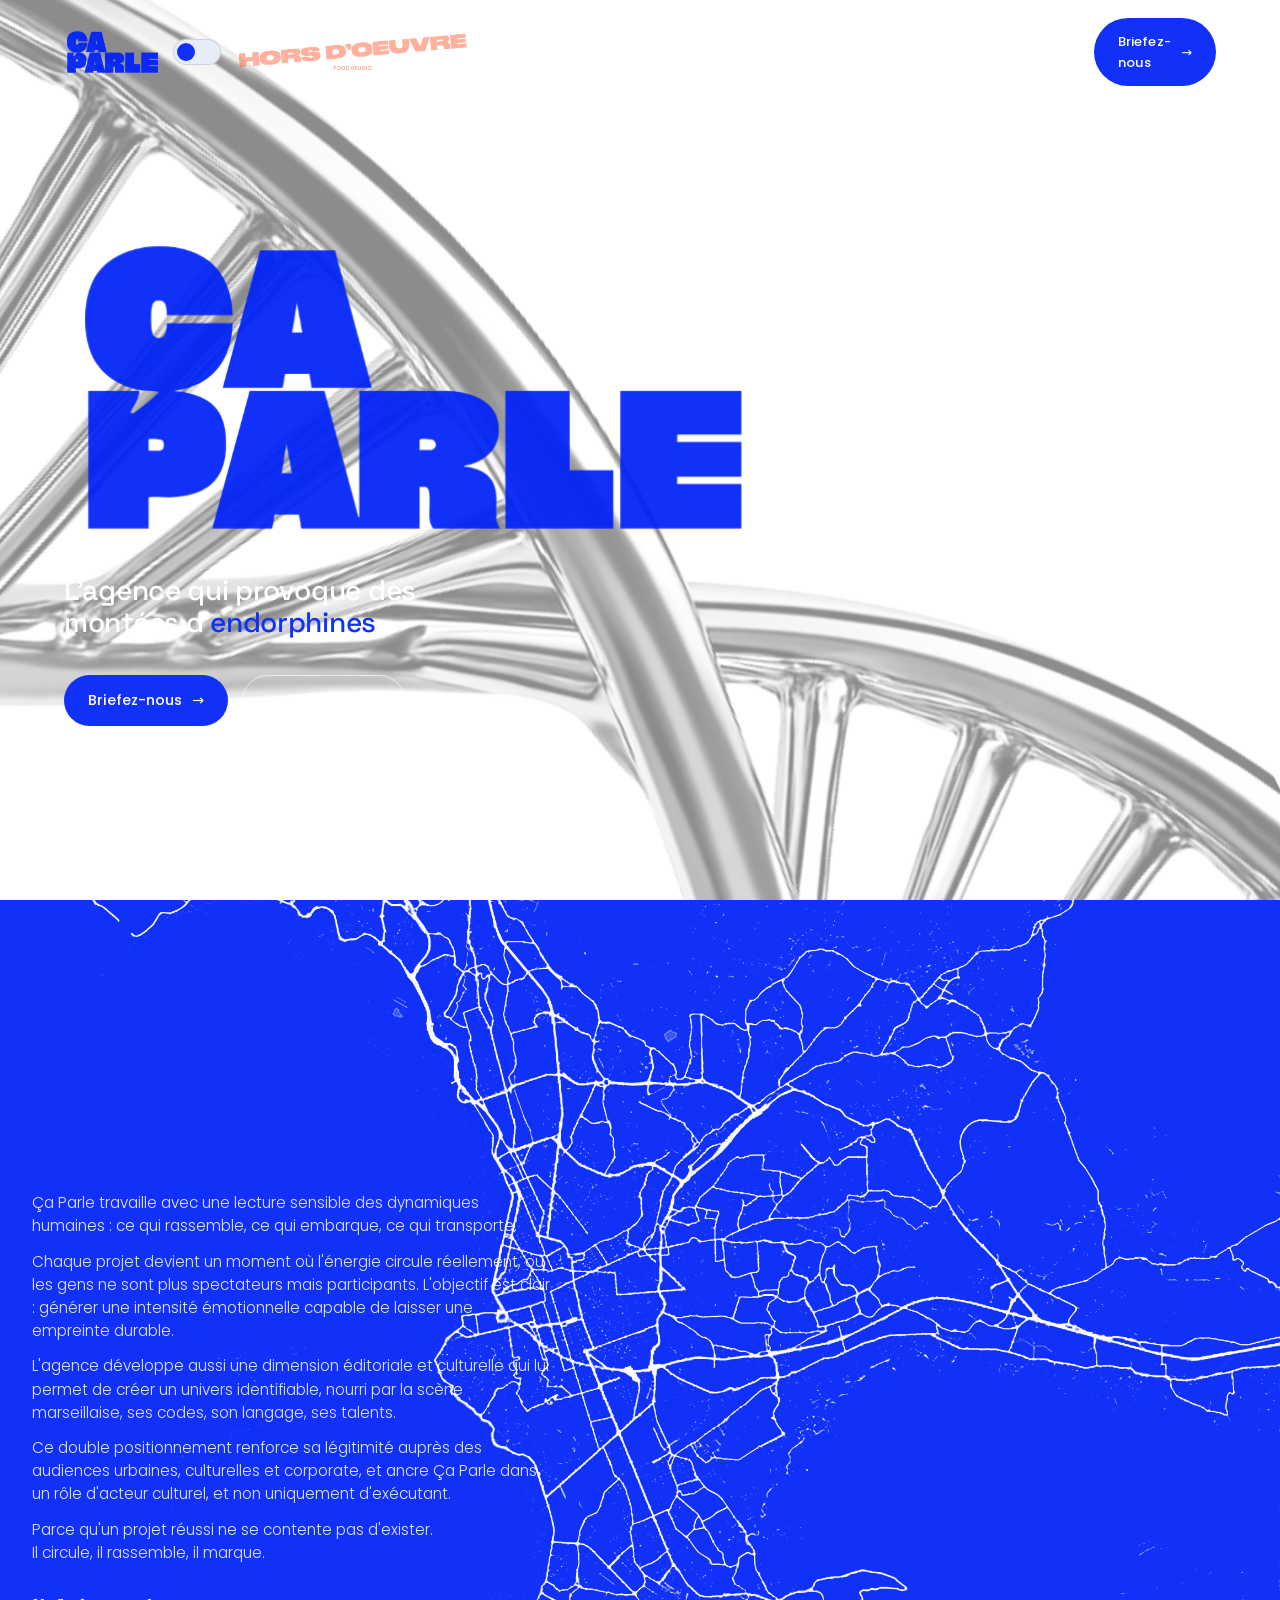
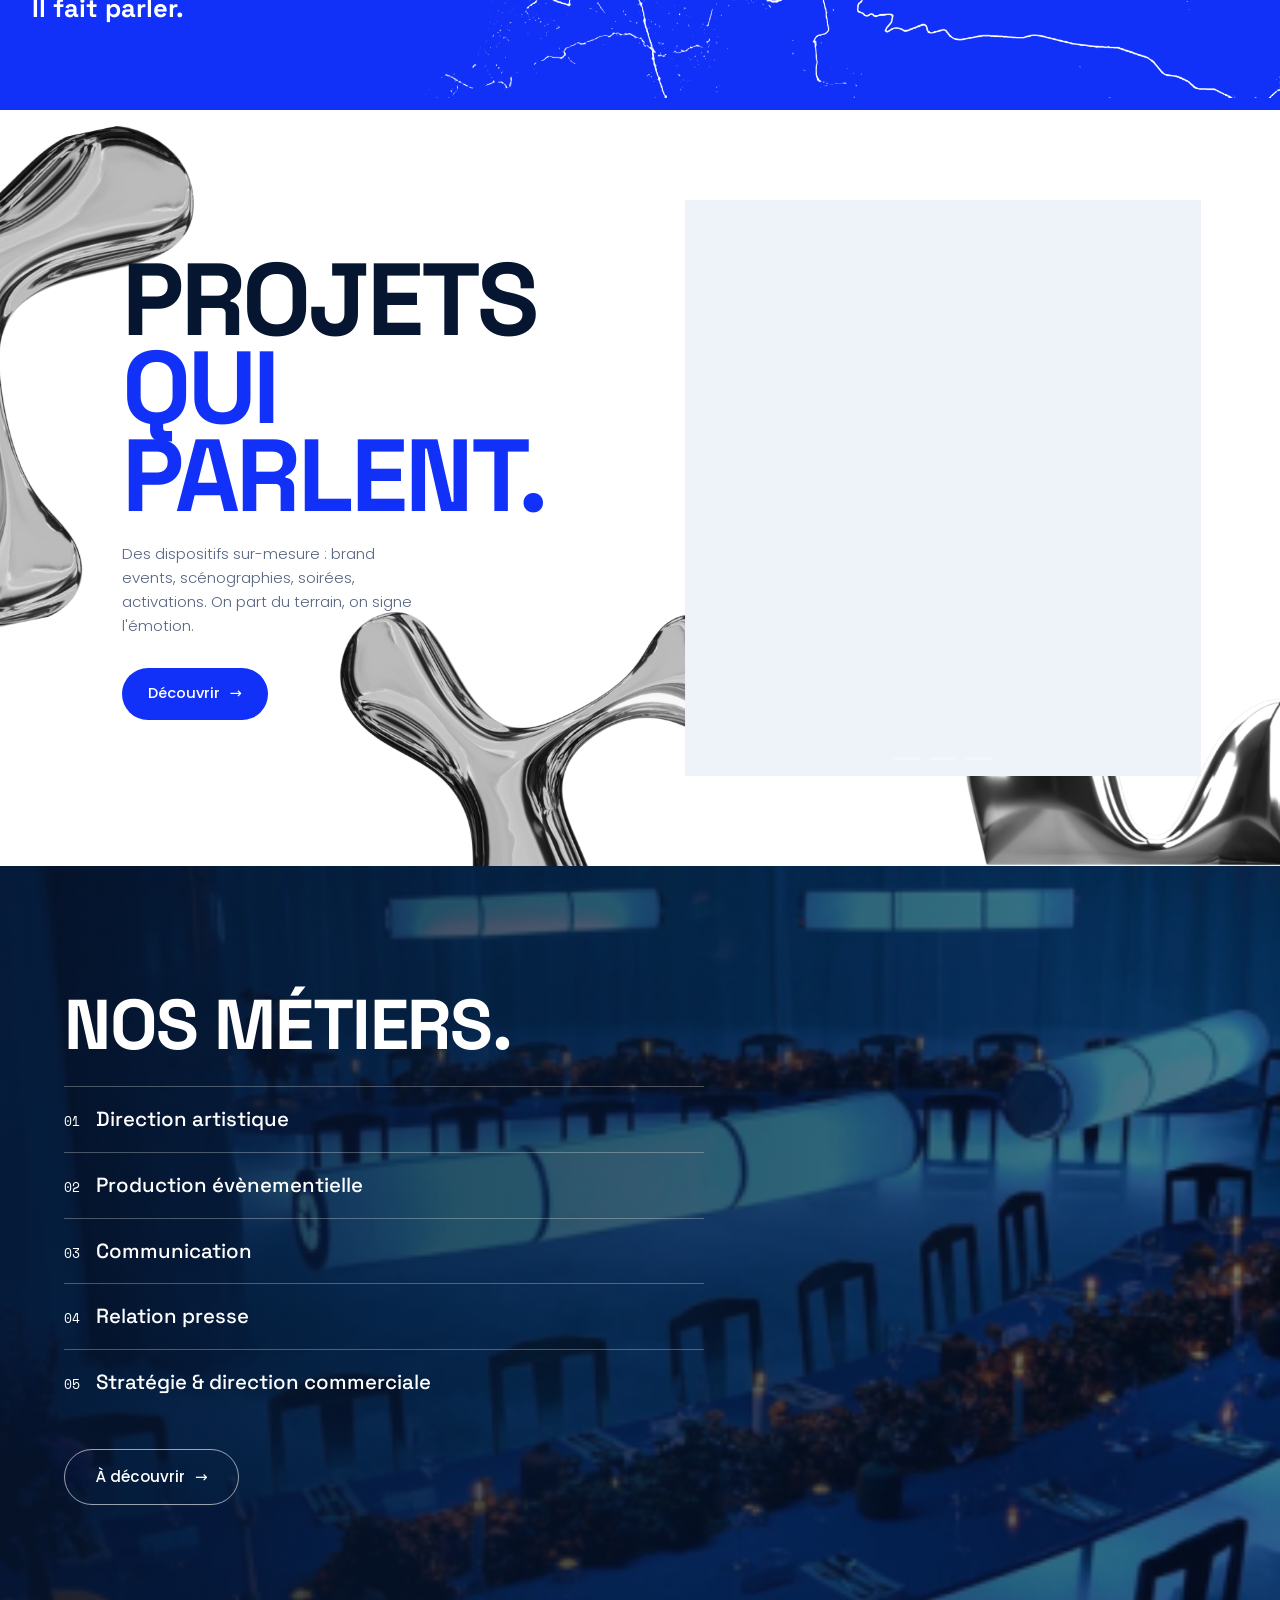
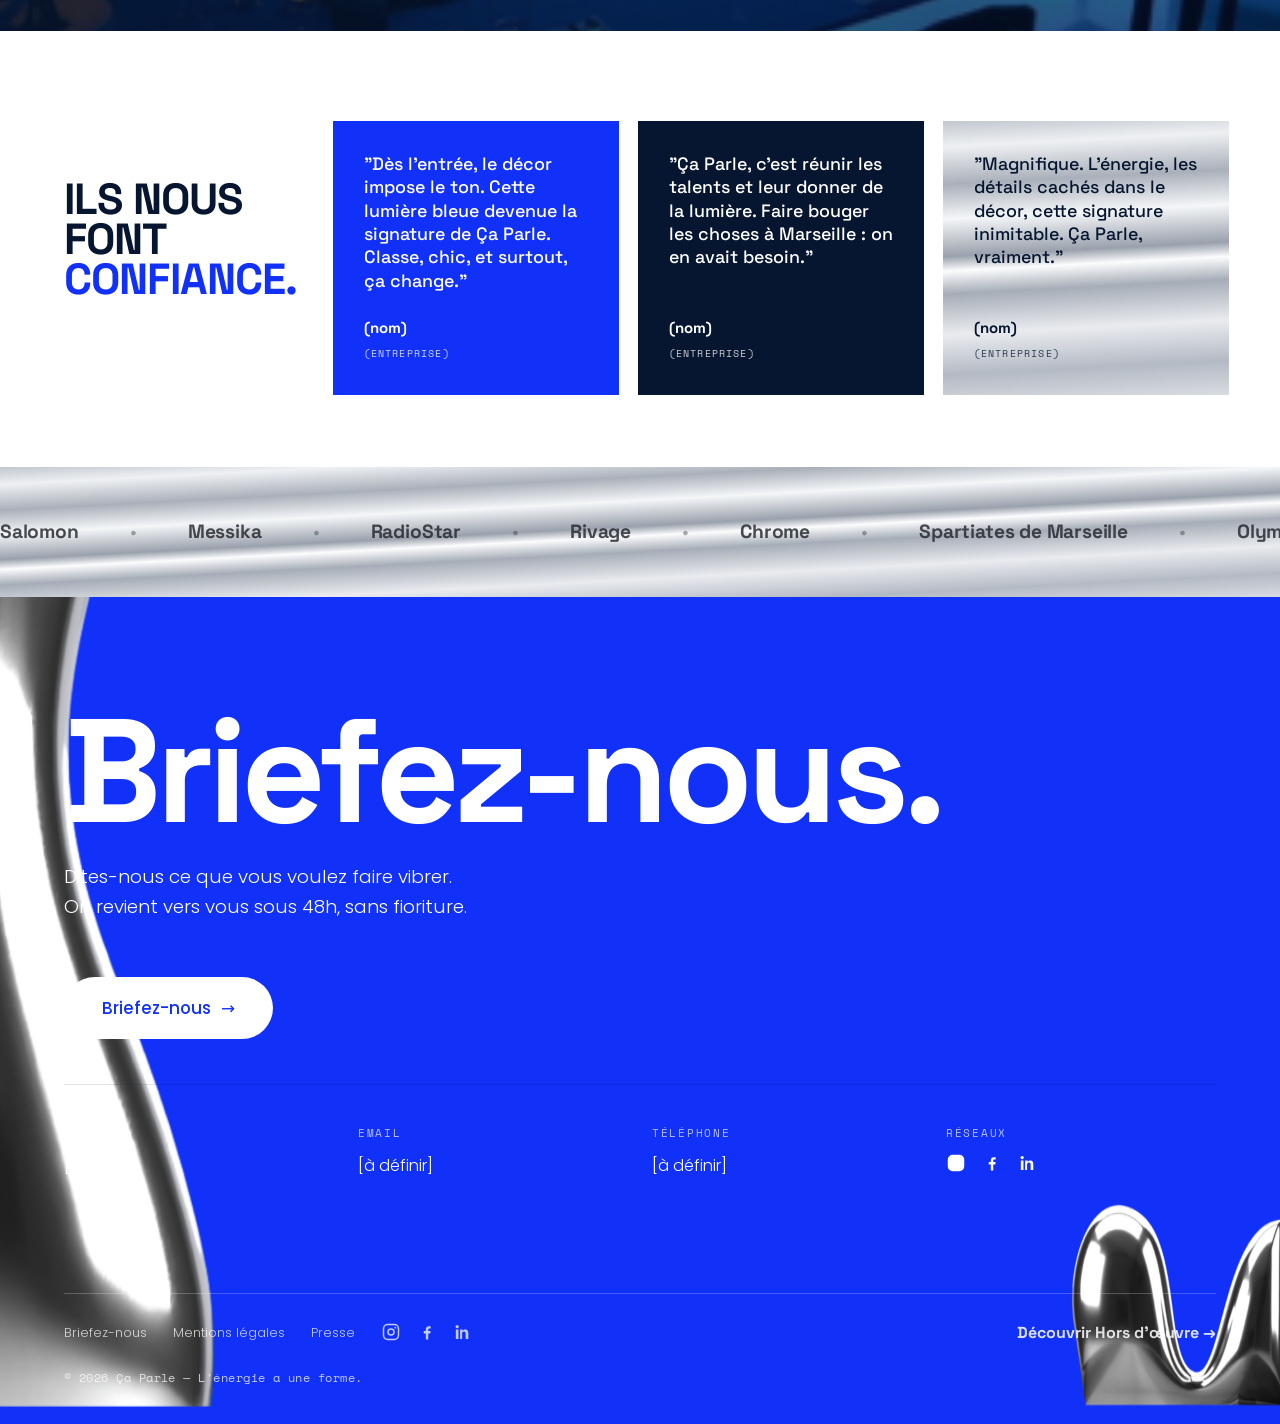
==== index.html @ 12954658 "HDO: chrome bas affiche, hero video sans voile + logo seul (phrase/boutons retires), CTA nav blanc a" ====
<!DOCTYPE html>
<html lang="fr">
<head>
<meta charset="UTF-8" />
<meta name="viewport" content="width=device-width, initial-scale=1" />
<title>Ça Parle — L'agence qui provoque des montées d'endorphines</title>
<meta name="description" content="Ça Parle — agence d'événementiel et de communication à Marseille. Créer de l'énergie collective pour les marques et les institutions." />
<meta property="og:title" content="Ça Parle" />
<meta property="og:description" content="L'agence qui provoque des montées d'endorphines. Marseille et partout ailleurs." />
<link rel="preconnect" href="https://fonts.googleapis.com" />
<link rel="preconnect" href="https://fonts.gstatic.com" crossorigin />
<link href="https://fonts.googleapis.com/css2?family=Space+Grotesk:wght@400;500;700&family=Poppins:wght@200;300;400;500;600&family=Space+Mono:wght@400;700&family=Inter:ital,wght@0,400;0,500;0,600;0,700;0,900;1,800;1,900&display=swap" rel="stylesheet" />
<link rel="stylesheet" href="assets/theme.css" />
<link rel="stylesheet" href="assets/styles.css" />
</head>
<body>

<!-- CURSEUR CHROMÉ -->
<div class="cursor"></div>
<div class="cursor-dot"></div>

<!-- LOADER : sphère chromée qui se forme -->
<div id="loader"><div class="orb"></div></div>

<!-- ============================ NAV ============================ -->
<nav class="nav">
  <div class="nav-brand">
    <div class="mini-switch" role="group" aria-label="Changer de site">
      <span class="ms-name on" data-set="ca-parle"><img class="ms-logo" src="assets/logo-caparle.png" alt="Ça Parle"></span>
      <button class="ms-track" type="button" data-mini aria-label="Basculer de site" aria-checked="false"><span class="ms-dot"></span></button>
      <span class="ms-name" data-set="hors-doeuvre"><img class="ms-logo" src="assets/logo-horsdoeuvre.png" alt="Hors d'Œuvre"></span>
    </div>
  </div>
  <div class="nav-links">
    <a href="#agence" data-k="navAgence">L'agence</a>
    <a href="#services" class="nav-services">Services</a>
    <a href="#projets">Projets</a>
    <a href="#equipe">Équipe</a>
    <a href="#contact">Contact</a>
    <a href="#galerie" data-gallery>Galerie</a>
    <a href="#contact" class="btn" data-brief data-k="ctaBrief">Briefez-nous <span class="arrow">→</span></a>
  </div>
  <a href="#contact" class="btn desktop" style="display:none">Briefez-nous</a>
  <button class="burger" aria-label="Menu"><span></span><span></span><span></span></button>
</nav>

<!-- ============================ HERO ============================ -->
<header class="hero" id="top">
  <div class="hero-bg" aria-hidden="true">
    <video class="hero-bg-video" autoplay muted loop playsinline preload="auto"><source src="assets/agence-video.mp4" type="video/mp4" /></video>
    <div class="hero-bg-veil"></div>
  </div>
  <div class="wrap hero-inner">
    <h1 class="hero-logo display">
      <div class="hero-logo-img" role="img" aria-label="Logo"></div>
    </h1>
    <p class="hero-tagline reveal" data-k="heroTitle">L'agence qui provoque des montées d'<em>endorphines</em>.</p>
    <div class="hero-cta reveal">
      <a href="#contact" class="btn" data-brief data-k="ctaBrief">Briefez-nous <span class="arrow">→</span></a>
      <a href="#projets" class="btn ghost">Voir les projets</a>
    </div>
  </div>
</header>

<!-- ============ ACCUEIL ÇA PARLE (style maquette, CP uniquement) ============ -->
<div class="cp-home">
<section class="dk-intro"><img class="dk-citymap" src="assets/plan-marseille.png" alt="" aria-hidden="true"><div class="wrap" data-k="dkIntro">
  <span class="dk-eyebrow">Marseille · Agence créative</span>
  <p>Ça Parle travaille avec une lecture sensible des dynamiques humaines : ce qui rassemble, ce qui embarque, ce qui transporte.</p>
  <p>Chaque projet devient un moment où l'énergie circule réellement, où les gens ne sont plus spectateurs mais participants. L'objectif est clair : générer une intensité émotionnelle capable de laisser une empreinte durable.</p>
  <p>L'agence développe aussi une dimension éditoriale et culturelle qui lui permet de créer un univers identifiable, nourri par la scène marseillaise, ses codes, son langage, ses talents.</p>
  <p>Ce double positionnement renforce sa légitimité auprès des audiences urbaines, culturelles et corporate, et ancre Ça Parle dans un rôle d'acteur culturel, et non uniquement d'exécutant.</p>
  <p>Parce qu'un projet réussi ne se contente pas d'exister.<br>Il circule, il rassemble, il marque.</p>
  <div class="dk-end">Il fait parler.</div>
</div></section>

<section class="dk-teaser nav-light">
  <img class="dk-chrome dk-chrome-l" src="assets/chrome-19.png" alt="" aria-hidden="true">
  <img class="dk-chrome dk-chrome-b" src="assets/chrome-21.png" alt="" aria-hidden="true">
  <img class="dk-chrome dk-chrome-r" src="assets/chrome-22.png" alt="" aria-hidden="true">
  <div class="wrap"><div class="dk-trow">
  <div class="dk-tleft">
    <span class="dk-eyebrow">01 — Réalisations</span>
    <h2 class="dk-huge" data-k="dkProjTitle">Projets<br><span class="dk-blue">qui parlent.</span></h2>
    <p class="dk-sub" data-k="dkProjSub">Des dispositifs sur-mesure : brand events, scénographies, soirées, activations. On part du terrain, on signe l'émotion.</p>
    <a href="#projets" class="dk-btn">Découvrir <span>&rarr;</span></a>
  </div>
  <div class="dk-slideshow" data-k="dkSlideshow">
    <img src="assets/projet-lancement.jpg" alt="">
    <img src="assets/projet-plage.jpg" alt="">
    <img src="assets/projet-laverie.jpg" alt="">
    <div class="dk-cap dk-cap-1"><span class="t">Soirée de lancement</span><h4>Lancement Ça Parle × Hors d'Œuvre</h4></div>
    <div class="dk-cap dk-cap-2"><span class="t">Scénographie</span><h4>Scénographie de plage</h4></div>
    <div class="dk-cap dk-cap-3"><span class="t">Éditorial</span><h4>Séance éditoriale</h4></div>
    <div class="dk-dots"><span></span><span></span><span></span></div>
  </div>
</div></div></section>

<section class="dk-metiers"><div class="wrap">
  <div class="dk-mcontent">
    <span class="dk-eyebrow">02 — Expertise</span>
    <h2 class="dk-lg" data-k="dkMetiersTitle">Nos métiers.</h2>
    <ul class="dk-mlist" data-k="dkMetiers">
      <li><span>01</span>Direction artistique<div class="dk-mbubble"><b>Direction artistique</b><span class="dk-mq">« On donne une âme à votre événement. »</span>On invente l'univers visuel et l'ambiance de votre projet : le décor, les couleurs, la lumière, la musique, l'identité globale. Tout ce qui fait qu'on reconnaît votre marque au premier coup d'œil.</div></li>
      <li><span>02</span>Production évènementielle<div class="dk-mbubble"><b>Production évènementielle</b><span class="dk-mq">« De l'idée à la réalité, on gère tout. »</span>On organise et coordonne votre événement de A à Z : logistique, prestataires, techniques, planning. Vous profitez, on s'occupe du reste.</div></li>
      <li><span>03</span>Communication<div class="dk-mbubble"><b>Communication</b><span class="dk-mq">« On fait rayonner votre message. »</span>On crée et diffuse les contenus qui parlent de vous : réseaux sociaux, visuels, vidéos, campagnes. Pour que votre événement (et votre marque) touche les bonnes personnes.</div></li>
      <li><span>04</span>Relation presse<div class="dk-mbubble"><b>Relations presse</b><span class="dk-mq">« On vous met en lumière dans les médias. »</span>On fait parler de vous auprès des journalistes, médias et influenceurs, pour donner de la visibilité et de la crédibilité à vos projets.</div></li>
      <li><span>05</span>Stratégie &amp; direction commerciale<div class="dk-mbubble"><b>Stratégie &amp; direction commerciale</b><span class="dk-mq">« On transforme vos objectifs en résultats. »</span>On vous conseille en amont sur la stratégie à adopter et on aligne chaque action sur vos vrais enjeux business.</div></li>
    </ul>
    <a href="#services" class="dk-btn-ghost">À découvrir <span>&rarr;</span></a>
  </div>
</div></section>

<section class="dk-refs nav-light">
  <div class="wrap">
  <span class="dk-eyebrow">03 — Preuves sociales</span>
  </div>
  <div class="dk-refs-row">
  <h2 class="dk-refs-title">Ils nous font <span class="dk-blue">confiance.</span></h2>
  <div class="dk-cards dk-cards-right" data-k="dkRefsCards">
    <div class="dk-card b1"><div class="q">"Dès l'entrée, le décor impose le ton. Cette lumière bleue devenue la signature de Ça Parle. Classe, chic, et surtout, ça change."</div><div class="who"><b>(nom)</b><small>(entreprise)</small></div></div>
    <div class="dk-card b2"><div class="q">"Ça Parle, c'est réunir les talents et leur donner de la lumière. Faire bouger les choses à Marseille : on en avait besoin."</div><div class="who"><b>(nom)</b><small>(entreprise)</small></div></div>
    <div class="dk-card b3"><div class="q">"Magnifique. L'énergie, les détails cachés dans le décor, cette signature inimitable. Ça Parle, vraiment."</div><div class="who"><b>(nom)</b><small>(entreprise)</small></div></div>
  </div>
  </div>
<div class="clients">
  <div class="logos"><div class="track" data-dup>
    <span class="logo">Salomon</span><span class="logo">Messika</span><span class="logo">RadioStar</span><span class="logo">Rivage</span><span class="logo">Chrome</span><span class="logo">Spartiates de Marseille</span><span class="logo">Olympique de Marseille</span><span class="logo"><img src="assets/client-zoetis.png" alt="Zoetis"></span><span class="logo"><img src="assets/client-amazon.png" alt="Amazon"></span><span class="logo"><img src="assets/client-alten.png" alt="Alten"></span><span class="logo"><img src="assets/client-hopscotch.png" alt="Hopscotch"></span><span class="logo"><img src="assets/client-hills.png" alt="Hill's"></span><span class="logo"><img src="assets/client-plusbellelavie.png" alt="Plus belle la vie"></span><span class="logo"><img src="assets/client-bouygues.png" alt="Bouygues Entreprises"></span><span class="logo"><img src="assets/client-paris2024.png" alt="Paris 2024"></span><span class="logo"><img src="assets/client-ohyes.png" alt="Oh Yes!"></span><span class="logo"><img src="assets/client-loreal.png" alt="L'Oréal Paris"></span><span class="logo"><img src="assets/client-ltk.png" alt="LTK"></span><span class="logo"><img src="assets/client-lavazza.png" alt="Lavazza"></span>
  </div></div>
</div>
</section>
</div>


<!-- ============================ MANIFESTE ============================ -->
<section class="section nav-light" id="agence">
  <!-- SWITCH de marque : Ça Parle ⇄ Hors d'œuvre, juste au-dessus du marquee -->
  <div class="brand-band">
    <p class="bt-hint" data-k="msHint">Passez à table avec notre studio food <span class="bt-arrow">→</span></p>
    <div class="brand-toggle" role="group" aria-label="Basculer entre Ça Parle et Hors d'œuvre">
      <span class="bt-side bt-left on" data-set="ca-parle">Ça Parle<span class="bt-dot"></span></span>
      <button class="bt-switch" type="button" role="switch" aria-checked="false" aria-label="Basculer de marque"><span class="knob"></span></button>
      <span class="bt-side bt-right" data-set="hors-doeuvre"><span class="bt-dot"></span>Hors d'œuvre</span>
    </div>
  </div>


  <div class="wrap">
    <div class="manifesto">
      <div class="manifesto-left">
        <div class="lead reveal" data-k="mLead">Ça Parle crée des <b>mouvements collectifs</b> et leur donne une forme visible.</div>
        <img class="manifesto-logo manifesto-logo-cp" src="assets/logo-caparle-mark.png" alt="Ça Parle" /><img class="manifesto-logo manifesto-logo-hdo" src="assets/logo-horsdoeuvre.png" alt="Hors d'Œuvre" />
      </div>
      <div class="body reveal" data-k="mBody">
        <p>Ça Parle travaille avec une lecture sensible des dynamiques humaines : ce qui rassemble, ce qui embarque, ce qui transporte.</p>
        <p>Chaque projet devient un moment où l'énergie circule réellement, où les gens ne sont plus spectateurs mais participants. L'objectif est clair : générer une intensité émotionnelle capable de laisser une empreinte durable.</p>
        <p>L'agence développe aussi une dimension éditoriale et culturelle qui lui permet de créer un univers identifiable, nourri par la scène marseillaise, ses codes, son langage, ses talents.</p>
        <p>Ce double positionnement renforce sa légitimité auprès des audiences urbaines, culturelles et corporate, et ancre Ça Parle dans un rôle d'acteur culturel, et non uniquement d'exécutant.</p>
        <p class="mbody-end">Parce qu'un projet réussi ne se contente pas d'exister.<br>Il circule, il rassemble, il marque.<br><b>Il fait parler.</b></p>
      </div>
    </div>
  </div>
</section>

<!-- ============================ SERVICES (Ça Parle) ============================ -->
<section class="section services-sec" id="services">
  <div class="wrap">
    <div class="sec-head reveal">
      <h2 class="blue">Nos métiers.</h2>
      <p>De l'intention au moment vécu : direction artistique et production événementielle, sur-mesure.</p>
    </div>

    <ol class="metiers reveal" data-stagger>
      <li><span class="mi-n">01</span><span class="mi-t">Direction artistique</span></li>
      <li><span class="mi-n">02</span><span class="mi-t">Production évènementielle</span></li>
      <li><span class="mi-n">03</span><span class="mi-t">Communication</span></li>
      <li><span class="mi-n">04</span><span class="mi-t">Relation presse</span></li>
      <li><span class="mi-n">05</span><span class="mi-t">Stratégie et direction commerciale</span></li>
    </ol>

    <div class="services-grid reveal">
      <div class="svc-cols">
        <div class="svc-col">
          <h3>Direction artistique</h3>
          <ul>
            <li>Scénographie</li>
            <li>Brand Design</li>
            <li>Set Design</li>
            <li>Sound Design</li>
            <li>Graphisme</li>
            <li>Motion Design</li>
          </ul>
        </div>
        <div class="svc-col">
          <h3>Production évènementielle</h3>
          <ul>
            <li>Soirées</li>
            <li>Brand Event</li>
            <li>Séminaires</li>
            <li>Teams Buildings</li>
            <li>Conventions</li>
            <li>Stands</li>
          </ul>
        </div>
      </div>
      <div class="svc-photos">
        <div class="svc-ph"><img src="assets/service-1.jpg" alt="Scénographie événementielle"></div>
        <div class="svc-ph"><img src="assets/service-2.jpg" alt="Set design"></div>
        <div class="svc-ph"><img src="assets/service-3.jpg" alt="Production événementielle"></div>
      </div>
    </div>
  </div>
</section>

<!-- ============================ PROJETS ============================ -->
<section class="section alt nav-light" id="projets">
  <div class="wrap">
    <div class="sec-head reveal">
      <h2 class="blue" data-k="projTitle">Projets<br>qui parlent.</h2>
      <p data-k="projIntro">Des dispositifs sur-mesure : brand events, scénographies, soirées, activations. On part du terrain, on signe l'émotion.</p>
    </div>

    <div class="proj-grid" data-k="projGrid">
      <!-- Rangée 1 : case vide | Lancement | case vide -->
      <article class="proj cside proj-empty" aria-hidden="true"><span class="pe-plus">+</span></article>
      <article class="proj cmid reveal" data-hover data-modal-gallery="assets/event-cp-1.jpg|assets/event-cp-2.jpg|assets/event-cp-3.jpg|assets/event-cp-4.jpg|assets/event-cp-5.jpg|assets/event-cp-6.jpg|assets/event-cp-7.jpg|assets/event-cp-8.jpg|assets/event-cp-9.jpg|assets/event-cp-10.jpg" data-modal-bg="assets/projet-lancement.jpg" data-modal-title="Le soir où ça a commencé à parler" data-modal-text="Il y a des lancements qu’on annonce. Et il y a ceux qu’on fait ressentir. Au Domaine de Canaille, à Cassis, face aux Calanques, sous le cap Canaille, le groupe Ça Parle a choisi la seconde option. || Ça Parle, c’est l’agence qui provoque des montées d’endorphines. Celle qui transforme une énergie réelle en moments collectifs, en images, en expériences qui laissent une trace. Une marque ancrée dans la scène marseillaise, sa culture, ses codes, ses talents, et décidée à faire bouger les lignes, sans bruit inutile. || Hors d’Œuvre, c’est son food studio. Pas un traiteur qui a du goût : un studio qui, par ailleurs, cuisine. Ici, la table devient un médium, au même titre que la lumière ou la scénographie. Chaque plat est une intention, chaque buffet une composition. Sous la direction du chef Adrien Bacqueville, une cuisine instinctive, précise, contemporaine, pensée pour le moment qu’elle accompagne. || Pour cette première, tout était réuni : un lieu d’exception, un banquet signature, la lumière qui fait notre empreinte, et surtout les talents qui font vibrer la région. Le temps d’une soirée, les invités n’étaient plus spectateurs. Ils étaient dedans. || Ça parle quand une énergie circule vraiment. Ce soir-là, à Cassis, elle a circulé. Et ce n’est que le début.">
        <div class="media"><div class="ph"><img src="assets/projet-lancement.jpg" alt="Soirée de lancement" style="object-position:center 42%"></div></div>
        <div class="scrim"></div>
        <div class="meta">
          <span class="tag">Soirée de lancement</span>
          <h3>Lancement<br>Ça Parle × Hors d'Œuvre</h3>
          <div class="loc">Cassis — soirée de lancement des deux marques.</div>
        </div>
      </article>
      <article class="proj cside proj-empty" aria-hidden="true"><span class="pe-plus">+</span></article>

      <!-- Rangée 2 : case vide | Plage | Séance éditoriale | case vide -->
      <article class="proj cside proj-empty" aria-hidden="true"><span class="pe-plus">+</span></article>
      <article class="proj chalf reveal" data-hover data-modal-gallery="assets/plage-cp-1.jpg|assets/plage-cp-2.jpg|assets/plage-cp-3.jpg|assets/plage-cp-4.jpg|assets/plage-cp-5.jpg|assets/plage-cp-6.jpg|assets/plage-cp-7.jpg|assets/plage-cp-8.jpg|assets/plage-cp-9.jpg|assets/plage-cp-10.jpg" data-modal-bg="assets/projet-plage.jpg" data-modal-title="Une table sur le sable. Et soudain, ça parle." data-modal-text="On aurait pu poser une table dans une salle. On l’a posée sur la plage du Prado, face à la mer, là où Marseille respire. || Parce qu’un événement ne se décore pas, il se ressent. Ici, le décor, c’était la ville : la lumière qui tombe sur l’eau, l’horizon, le bruit du large. Notre travail a été de composer avec, volumes, matières, reflets, temporalité, pour faire de cette table une scénographie qui dialogue avec le lieu plutôt que de lutter contre lui. || Le chrome qui capte le couchant, les courbes liquid-metal, cette tension entre le brut du sable et le soin du dressage : tout est pensé pour créer une image dont on se souvient. Pas un cadre figé. Un moment. || Et c’est là que ça opère. Les gens s’arrêtent, regardent, s’installent. Ils ne sont plus spectateurs d’un événement, ils en font partie. L’énergie circule, le collectif prend forme, et la trace reste bien après que la marée a tout effacé. || Ça parle quand une ville devient le décor. Le Prado, le temps d’une journée, nous a donné raison.">
        <div class="media"><div class="ph"><img src="assets/projet-plage.jpg" alt="Scénographie de plage" style="object-position:center 28%"></div></div>
        <div class="scrim"></div>
        <div class="meta">
          <span class="tag">Scénographie</span>
          <h3>Scénographie de plage</h3>
          <div class="loc">Marseille — sur la plage.</div>
        </div>
      </article>

      <article class="proj chalf reveal" data-hover data-modal-gallery="assets/laverie-cp-1.jpg|assets/laverie-cp-2.jpg|assets/laverie-cp-3.jpg|assets/laverie-cp-4.jpg|assets/laverie-cp-5.jpg|assets/laverie-cp-6.jpg|assets/laverie-cp-7.jpg|assets/laverie-cp-8.jpg|assets/laverie-cp-9.jpg|assets/laverie-cp-10.jpg" data-modal-bg="assets/projet-laverie.jpg" data-modal-bg-pos="center 28%" data-modal-title="Une laverie reste une laverie." data-modal-text="Une laverie. Le dernier endroit où on attend un shooting. C’est exactement pour ça. || Pas un studio, pas un décor léché. Une laverie. Néons, carrelage, machines qui tournent, le décor le plus banal du monde. Et c’est précisément là qu’on voulait être. || Parce que Ça Parle part toujours du réel. De la vie, des gens, des lieux qu’on traverse sans les regarder. Notre pari : prendre cet endroit que tout le monde connaît et le transformer en image dont personne ne détache les yeux. || Le chrome des machines qui renvoie la lumière, les reflets, le mouvement circulaire des hublots, tout résonne avec notre univers liquid-metal. On a joué le contraste : le brut du lieu contre le soin de la mise en scène, l’ordinaire contre le désirable. Cette tension, c’est notre signature. || Le résultat, c’est une série qui arrête le scroll. Des images qui donnent le FOMO, qui font se demander « c’est où, ça ? », qui se partagent par réflexe. Le genre de contenu qui installe un territoire avant même qu’on lise le nom. || Ça parle quand un lieu banal devient inoubliable. Une laverie, une lumière, un point de vue, il n’en fallait pas plus.">
        <div class="media"><div class="ph"><img src="assets/projet-laverie.jpg" alt="Séance éditoriale" style="object-position:center 30%"></div></div>
        <div class="scrim"></div>
        <div class="meta">
          <span class="tag">Éditorial</span>
          <h3>Séance éditoriale</h3>
          <div class="loc">Dans une laverie automatique.</div>
        </div>
      </article>

      <article class="proj cside proj-empty" aria-hidden="true"><span class="pe-plus">+</span></article>
    </div>

    <!-- CLIENTS -->
    <div class="clients reveal">
      <div class="logos">
        <div class="track" data-dup>
          <span class="logo">Salomon</span>
          <span class="logo">Messika</span>
          <span class="logo">RadioStar</span>
          <span class="logo">Rivage</span>
          <span class="logo">Chrome</span>
          <span class="logo">Spartiates de Marseille</span>
          <span class="logo">Olympique de Marseille</span>
          <span class="logo"><img src="assets/client-zoetis.png" alt="Zoetis"></span>
          <span class="logo"><img src="assets/client-amazon.png" alt="Amazon"></span>
          <span class="logo"><img src="assets/client-alten.png" alt="Alten"></span>
          <span class="logo"><img src="assets/client-hopscotch.png" alt="Hopscotch"></span>
          <span class="logo"><img src="assets/client-hills.png" alt="Hill's"></span>
          <span class="logo"><img src="assets/client-plusbellelavie.png" alt="Plus belle la vie"></span>
          <span class="logo"><img src="assets/client-bouygues.png" alt="Bouygues Entreprises"></span>
          <span class="logo"><img src="assets/client-paris2024.png" alt="Paris 2024"></span>
          <span class="logo"><img src="assets/client-ohyes.png" alt="Oh Yes!"></span>
          <span class="logo"><img src="assets/client-loreal.png" alt="L'Oréal Paris"></span>
          <span class="logo"><img src="assets/client-ltk.png" alt="LTK"></span>
          <span class="logo"><img src="assets/client-lavazza.png" alt="Lavazza"></span>
        </div>
      </div>
    </div>
  </div>
</section>

<!-- ============================ ÉQUIPE (modale, ouverte depuis la nav « Équipe ») ============================ -->
<div class="team-modal" id="team-modal" aria-hidden="true" role="dialog" aria-modal="true" aria-labelledby="team-modal-title">
  <button class="team-close" aria-label="Fermer l'équipe">&times;</button>
  <div class="team-modal-inner">
  <div class="wrap">
    <div class="sec-head reveal">
      <h2 id="team-modal-title">L'équipe.</h2>
      <p data-k="teamIntro">Ça Parle, on l’a retourné dans tous les sens. Et l’équipe, encore plus.<br>On n’a pas choisi des postes. On a choisi des gens capables de comprendre les personnes, et surtout de comprendre où on allait ensemble.<br>Des talents engagés, sensibles, précis. Des gens avec qui on peut aller loin.<br><br>Ça Parle, c’est une agence qui crée des moments qui ont quelque chose à dire. Pas des shows, des instants. Pas des vitrines, des rencontres.<br>Chaque projet est une conversation, une émotion qui prend corps. Quand ça se sent, quand ça résonne, quand ça laisse une trace.<br>Pas besoin d’en faire des tonnes.<br><b>Il suffit que ça parle.</b></p>
    </div>
  </div>
  <div class="team" data-stagger data-k="team">
    <article class="member" data-hover data-modal-bg="assets/team-jeanphilippe.jpg" data-modal-bg-pos="center 30%">
      <div class="avatar"><div class="ph"><img src="assets/team-jeanphilippe.jpg" alt="Jean-Philippe" style="object-position:center 70%"></div></div>
      <div>
        <div class="n">CRÉATION</div>
        <h4>Jean-Philippe</h4>
        <div class="role">Creative Director &amp; PR</div>
        <p class="xp">Impulse la vision créative et orchestre les relations presse. Le cap artistique de chaque projet.</p>
      </div>
    </article>
    <article class="member" data-hover data-modal-bg="assets/team-sophie.jpg">
      <div class="avatar"><div class="ph"><img src="assets/team-sophie.jpg" alt="Sophie" style="object-position:center 85%"></div></div>
      <div>
        <div class="n">PRODUCTION</div>
        <h4>Sophie</h4>
        <div class="role">Project Manager</div>
        <p class="xp">Pilote les projets et coordonne les équipes. Le point de contact entre les marques et le studio.</p>
      </div>
    </article>
    <article class="member" data-hover data-modal-bg="assets/team-arthur.jpg">
      <div class="avatar"><div class="ph"><img src="assets/team-arthur.jpg" alt="Arthur" style="object-position:center 100%"></div></div>
      <div>
        <div class="n">MARQUE</div>
        <h4>Arthur</h4>
        <div class="role">Brand Expert</div>
        <p class="xp">Accompagne Ça Parle sur tout le volet marque et communication : stratégie de marque, identité, direction artistique et déploiement.</p>
      </div>
    </article>
    <article class="member" data-hover data-modal-bg="assets/team-mickael.jpg">
      <div class="avatar"><div class="ph"><img src="assets/team-mickael.jpg" alt="Mickaël" style="object-position:center 45%"></div></div>
      <div>
        <div class="n">PRODUCTION</div>
        <h4>Mickaël</h4>
        <div class="role">Head of Production</div>
        <p class="xp">Garant de l'exécution sur le terrain. Logistique, timing, maîtrise du concret du premier au dernier moment.</p>
      </div>
    </article>
    <article class="member" data-hover data-modal-bg="assets/colombine-bg.jpg" data-bio="Colombine est la force motrice de Ça Parle et de son food studio Hors d’Œuvre. Entrepreneure issue du monde de l’événementiel, elle organise depuis plus de huit ans des brand events, des scénographies et des soirées d’entreprise pour des marques comme Lavazza, Alten, Kaporal ou Hopscotch. À la direction du groupe, elle porte la vision, impulse l’énergie collective qui fait l’ADN de la maison et incarne la marque au quotidien, celle qui transforme une intention en moment, et un moment en image dont on se souvient. C’est elle qui fait en sorte que, partout où la maison passe, ça parle.">
      <div class="avatar"><div class="ph"><img src="assets/team-colombine.jpg" alt="Colombine" style="object-position:center 56%"></div></div>
      <div>
        <div class="n">DIRECTION</div>
        <h4>Colombine</h4>
        <div class="role">Owner</div>
        <p class="xp">Porte la vision et incarne la marque au quotidien. Celle qui fait en sorte que, partout où la maison passe, ça parle.</p>
      </div>
    </article>
    <article class="member" data-hover data-modal-bg="assets/team-fouad.jpg">
      <div class="avatar"><div class="ph"><img src="assets/team-fouad.jpg" alt="Younes" style="object-position:center 84%"></div></div>
      <div>
        <div class="n">SON</div>
        <h4>Younes</h4>
        <div class="role">DJ / Sound Designer</div>
        <p class="xp">Signe l'identité sonore des événements. Le son comme énergie, comme montée, comme signature.</p>
      </div>
    </article>
    <article class="member" data-hover data-modal-bg="assets/team-melissa.jpg" data-modal-bg-pos="center 20%">
      <div class="avatar"><div class="ph"><img src="assets/team-melissa.jpg" alt="Mélissa" style="object-position:center 100%"></div></div>
      <div>
        <div class="n">SET DESIGN</div>
        <h4>Mélissa</h4>
        <div class="role">Creative Set Designer</div>
        <p class="xp">Imagine et construit les décors. Volumes, matières, mise en scène : elle donne corps au concept.</p>
      </div>
    </article>
    <article class="member" data-hover data-modal-bg="assets/team-younes.jpg">
      <div class="avatar"><div class="ph"><img src="assets/team-younes.jpg" alt="Fouad" style="object-position:center 84%"></div></div>
      <div>
        <div class="n">CONTENU</div>
        <h4>Fouad</h4>
        <div class="role">Content Expert</div>
        <p class="xp">Capte et raconte. Images, formats, récits : il transforme le moment en contenu qui circule.</p>
      </div>
    </article>
    <article class="member" data-hover data-modal-bg="assets/marion-bg.jpg">
      <div class="avatar"><div class="ph"><img src="assets/team-marion.jpg" alt="Marion" style="object-position:center 84%"></div></div>
      <div>
        <div class="n">GRAPHISME</div>
        <h4>Marion</h4>
        <div class="role">Graphic &amp; Sceno Designer</div>
        <p class="xp">Du graphisme à la scénographie. L'écriture visuelle qui relie l'identité et l'espace.</p>
      </div>
    </article>
  </div>
  </div>
</div>

<!-- ============================ SERVICES (modale, ouverte depuis la nav « Services ») ============================ -->
<div class="svc-modal" id="services-modal" aria-hidden="true" role="dialog" aria-modal="true" aria-labelledby="svc-modal-title">
  <button class="svc-close" aria-label="Fermer les services">&times;</button>
  <div class="svc-modal-inner">

    <!-- Ça Parle : Nos métiers + Notre promesse -->
    <div class="svc-cp">
      <div class="wrap">
        <div class="sec-head">
          <h2 class="blue" id="svc-modal-title">Nos métiers.</h2>
          <p>Chez Ça Parle, on imagine des événements qui marquent les esprits. De l'idée de départ jusqu'à la dernière lumière éteinte, on s'occupe de tout : la création, l'organisation, la communication. Si ça ne fait pas parler, on ne le fait pas.</p>
        </div>

        <div class="svc-imgs">
          <div class="svc-imgrow">
            <div class="svc-imgwrap"><img src="assets/svc-cp-1.png" alt="Direction artistique, scénographie en lumière bleue"></div>
            <div class="svc-imgtxt">
              <h3>Direction artistique</h3>
              <p class="svc-lead">On imagine l'univers complet de votre événement : ce qu'on voit, ce qu'on entend, ce qu'on ressent. Une ambiance cohérente du premier au dernier instant.</p>
              <ul><li>Scénographie<div class="svc-bub"><b>La mise en scène de votre espace</b>On pense l'aménagement et le parcours de votre événement comme un décor de spectacle : où placer les choses, comment circuler, où poser le regard. L'espace raconte une histoire.</div></li><li>Brand Design<div class="svc-bub"><b>Votre identité visuelle</b>On crée (ou on adapte) l'image de votre marque : logo, couleurs, typographies, style. Tous les éléments qui font qu'on vous reconnaît immédiatement.</div></li><li>Set Design<div class="svc-bub"><b>La conception des décors</b>On dessine et fabrique les décors et installations sur place : mobilier, structures, éléments scéniques. Du concept jusqu'à l'objet réel dans la salle.</div></li><li>Sound Design<div class="svc-bub"><b>L'ambiance sonore</b>On compose l'univers sonore de l'événement : musique, sons, transitions. Parce que ce qu'on entend compte autant que ce qu'on voit pour créer une émotion.</div></li><li>Graphisme<div class="svc-bub"><b>La création graphique</b>On conçoit tous les supports visuels : affiches, invitations, signalétique, écrans. Une ligne graphique soignée et cohérente sur chaque détail.</div></li><li>Motion Design<div class="svc-bub"><b>Les animations et vidéos</b>On donne vie à vos visuels en mouvement : vidéos animées, habillages d'écran, logos animés. Idéal pour capter l'attention et faire passer un message rapidement.</div></li></ul>
            </div>
          </div>
          <div class="svc-imgrow reverse">
            <div class="svc-imgwrap"><img src="assets/svc-cp-2.png" alt="Production évènementielle, décor de tentures bleues"></div>
            <div class="svc-imgtxt">
              <h3>Production évènementielle</h3>
              <p class="svc-lead">On organise votre événement de A à Z : conception, logistique, coordination, technique. Vous fixez l'objectif, on s'occupe de tout le reste pour que la journée (ou la soirée) soit réussie.</p>
              <ul><li>Soirées<div class="svc-bub"><b>Des moments qui marquent</b>Lancements, anniversaires de marque, fêtes d'entreprise… On crée des soirées mémorables, de l'ambiance jusqu'au moindre détail.</div></li><li>Brand Event<div class="svc-bub"><b>Les événements de marque</b>On met votre marque en scène lors d'un événement dédié : lancement de produit, inauguration, opération spéciale. Une expérience qui fait vivre vos valeurs au public.</div></li><li>Séminaires<div class="svc-bub"><b>Vos rendez-vous d'entreprise</b>On organise vos séminaires et journées de travail : lieu, programme, animations, logistique. Du cadre studieux au moment convivial, tout est pensé pour vos équipes.</div></li><li>Teams Buildings<div class="svc-bub"><b>La cohésion d'équipe</b>On imagine des activités qui rapprochent vos collaborateurs et renforcent l'esprit d'équipe, dans une ambiance qui sort du quotidien du bureau.</div></li><li>Conventions<div class="svc-bub"><b>Vos grands rassemblements</b>On gère vos événements à grande échelle réunissant beaucoup de participants : organisation, prise de parole, scénographie, coordination du jour J.</div></li><li>Stands<div class="svc-bub"><b>Votre présence sur les salons</b>On conçoit et réalise vos stands pour les salons professionnels : un espace à votre image qui attire le regard et donne envie de venir échanger.</div></li></ul>
            </div>
          </div>
        </div>

        <div class="svc-promesse">
          <div class="pillars">
            <div class="pillar pillar-head"><div class="n">NOTRE PROMESSE</div><h4>Créer des moments qui vous font vibrer.</h4></div>
            <div class="pillar"><div class="n">01 / LE MATCH</div><h4>Créer le match</h4><p>Ce ne sont pas nos idées qui nous différencient, mais le fait que vous ayez envie de travailler avec nous. Pour que ça parle, il faut d'abord que ça matche.</p></div>
            <div class="pillar"><div class="n">02 / LE LABORATOIRE</div><h4>On raconte votre histoire</h4><p>Chaque projet est une nouvelle recette à élaborer. On repart de zéro, en créant un concept sur-mesure à l'aide de nos talents, experts dans leurs domaines.</p></div>
            <div class="pillar"><div class="n">03 / TRANSPARENCE</div><h4>Des coûts transparents</h4><p>Pas de frais cachés. Une rémunération agence fixe et des coûts transparents sur l'ensemble du projet. On s'adapte à votre budget, en vous aiguillant au mieux.</p></div>
          </div>
        </div>
      </div>
    </div>

    <!-- Hors d'Œuvre : contenu à venir -->
    <div class="svc-hdo">
      <div class="wrap">
        <div class="sec-head">
          <h2 class="blue">Nos services.</h2>
          <p>Le détail de nos prestations food studio arrive très bientôt.</p>
        </div>
        <p class="svc-todo">Contenu à venir.</p>
      </div>
    </div>

  </div>
</div>

<!-- ============================ PROJETS (modale, ouverte depuis la nav « Projets ») ============================ -->
<div class="proj-modal" id="projets-modal" aria-hidden="true" role="dialog" aria-modal="true" aria-label="Projets">
  <button class="proj-close" aria-label="Fermer les projets">&times;</button>
  <div class="proj-modal-inner">
    <div class="proj-modal-body"></div>
  </div>
</div>

<!-- ============================ TÉMOIGNAGES ============================ -->
<section class="section testi ink">
  <div class="wrap">
    <div class="eyebrow reveal" style="margin-bottom:46px">Preuves sociales</div>
    <div class="quotes" data-stagger data-k="quotes">
      <figure class="quote"><div class="mark">“</div><p>Dès l'entrée, le décor impose le ton. Un lieu magnifique, une déco soignée jusque dans le moindre détail, et cette lumière bleue devenue la signature de Ça Parle. Hyper original, classe, chic, et surtout, ça change. On sent qu'on passe un cap.</p><figcaption class="who">(nom) · (entreprise)</figcaption></figure>
      <figure class="quote"><div class="mark">“</div><p>Ça Parle, c'est réunir les talents et leur donner de la lumière. Rien qu'à voir ceux présents ce soir, ça annonce du positif. Faire bouger les choses à Marseille, montrer qu'ici aussi on sait faire : on en avait besoin.</p><figcaption class="who">(nom) · (entreprise)</figcaption></figure>
      <figure class="quote"><div class="mark">“</div><p>Que dire ? Magnifique. Habitués aux soirées marseillaises, on a été soufflés. L'énergie, les détails cachés dans le décor, cette signature qu'on ne retrouve nulle part ailleurs. Inimitable. Ça Parle, vraiment, et ça va continuer de faire parler.</p><figcaption class="who">(nom) · (entreprise)</figcaption></figure>
    </div>
  </div>
</section>

<!-- ============================ PILIERS (sous Preuves sociales) ============================ -->
<section class="section" id="piliers">
  <!-- Fond vidéo (Ça Parle uniquement) -->
  <video class="piliers-bg-video" autoplay muted loop playsinline preload="auto" aria-hidden="true">
    <source src="assets/pillars-video.mp4" type="video/mp4" />
  </video>
  <div class="piliers-bg-veil" aria-hidden="true"></div>
  <div class="wrap">
    <div class="pillars reveal" data-stagger data-k="pillars">
      <div class="pillar pillar-head"><div class="n">NOTRE PROMESSE</div><h4>Créer des moments qui vous font vibrer.</h4></div>
      <div class="pillar"><div class="n">01 / LE MATCH</div><h4>Créer le match</h4><p>Ce ne sont pas nos idées qui nous différencient, mais le fait que vous ayez envie de travailler avec nous. Pour que ça parle, il faut d'abord que ça matche.</p></div>
      <div class="pillar"><div class="n">02 / LE LABORATOIRE</div><h4>On raconte votre histoire</h4><p>Chaque projet est une nouvelle recette à élaborer. On repart de zéro, en créant un concept sur-mesure à l'aide de nos talents, experts dans leurs domaines.</p></div>
      <div class="pillar"><div class="n">03 / TRANSPARENCE</div><h4>Des coûts transparents</h4><p>Pas de frais cachés. Une rémunération agence fixe et des coûts transparents sur l'ensemble du projet. On s'adapte à votre budget, en vous aiguillant au mieux.</p></div>
    </div>
  </div>
</section>

<!-- ============================ BAS DE PAGE (contact + footer, bleu + forme chromée) ============================ -->
<div class="cp-bottom">
<img class="cp-chrome" src="assets/chrome-bottom.png" alt="" aria-hidden="true">
<section class="section contact" id="contact">
  <div class="wrap">
    <div class="eyebrow reveal" data-k="cEyebrow">On vous écoute</div>
    <h2 class="reveal" data-k="cTitle">Briefez-nous.</h2>
    <p class="intro reveal" data-k="cIntro">Dites-nous ce que vous voulez faire vibrer.<br>On revient vers vous sous 48h, sans fioriture.</p>

    <div class="contact-cta reveal">
      <button type="button" class="btn" data-brief data-k="ctaBrief">Briefez-nous <span class="arrow">→</span></button>
    </div>

    <div class="coords reveal" data-k="coords">
      <div class="col"><div class="k">Adresse</div><p>[à définir]</p></div>
      <div class="col"><div class="k">Email</div><a href="#" data-hover>[à définir]</a></div>
      <div class="col"><div class="k">Téléphone</div><a href="#" data-hover>[à définir]</a></div>
      <div class="col col-reseaux"><div class="k">Réseaux</div><span class="social" data-social="cp"></span></div>
    </div>
  </div>
</section>

<!-- ============================ FOOTER ============================ -->
<footer class="footer ink">
  <div class="wrap">
    <div class="footer-mark display"><img class="footer-logo footer-logo-cp" src="assets/logo-caparle-mark.png" alt="Ça Parle" /><img class="footer-logo footer-logo-hdo" src="assets/logo-horsdoeuvre-mark.png" alt="Hors d'Œuvre" /></div>

    <p class="footer-tag" data-k="footerTag">Quand l'énergie est juste, tout le monde se reconnaît.<br>Marseille et partout ailleurs.</p>

    <div class="footer-bottom">
      <div class="footer-links">
        <a href="#contact" data-brief class="f-brief">Briefez-nous</a>
        <a href="#" class="f-legal">Mentions légales</a>
        <a href="#" class="f-presse">Presse</a>
        <span class="social" data-k="footerSocial" data-social="cp"></span>
      </div>
      <a href="#top" class="footer-sister" data-hover data-k="footerSister">Découvrir Hors d'œuvre →</a>
    </div>
    <div class="credits">© 2026 Ça Parle — L'énergie a une forme.</div>
  </div>
</footer>
</div>

<!-- STICKY CTA mobile -->
<div class="sticky-cta"><a href="#contact" class="btn" data-brief data-k="ctaBrief">Briefez-nous <span class="arrow">→</span></a></div>

<!-- ============================ MODALE GALERIE ============================ -->
<div class="gallery-modal" id="gallery-modal" aria-hidden="true" role="dialog" aria-labelledby="gallery-title">
  <button class="gallery-close" type="button" aria-label="Fermer la galerie">×</button>
  <div class="gallery-content">
    <h2 class="gallery-title" id="gallery-title">Galerie</h2>
    <div class="gallery-grid">
      <div class="gallery-empty">Photos à venir prochainement…</div>
    </div>
  </div>
</div>

<!-- ===================== PROJET (modale, contenu à venir) ===================== -->
<div class="project-modal" id="project-modal" aria-hidden="true" role="dialog" aria-modal="true" aria-labelledby="pm-title">
  <button class="project-close" type="button" aria-label="Fermer">×</button>
  <div class="project-modal-inner">
    <div class="pm-tag" id="pm-tag"></div>
    <h2 class="pm-title" id="pm-title"></h2>
    <div class="pm-text" id="pm-text"></div>
    <p class="pm-placeholder" id="pm-placeholder">Contenu à venir.</p>
    <div class="pm-gallery">
      <div class="pm-cell"></div><div class="pm-cell"></div><div class="pm-cell"></div><div class="pm-cell"></div><div class="pm-cell"></div>
      <div class="pm-cell"></div><div class="pm-cell"></div><div class="pm-cell"></div><div class="pm-cell"></div><div class="pm-cell"></div>
    </div>
  </div>
</div>

<!-- ===================== LIGHTBOX (agrandissement photo) ===================== -->
<div class="lightbox" id="lightbox" aria-hidden="true" role="dialog" aria-modal="true">
  <button class="lightbox-close" type="button" aria-label="Fermer">×</button>
  <img class="lightbox-img" id="lightbox-img" src="" alt="" />
</div>

<!-- ===================== BRIEF (modale formulaire) ===================== -->
<div class="brief-modal" id="brief-modal" aria-hidden="true" role="dialog" aria-modal="true" aria-labelledby="brief-modal-title">
  <button class="brief-close" type="button" aria-label="Fermer le formulaire">×</button>
  <div class="brief-modal-inner">
    <div class="eyebrow" data-k="cEyebrow">On vous écoute</div>
    <h2 id="brief-modal-title" data-k="cTitle">Briefez-nous.</h2>
    <p class="intro" data-k="cIntro">Dites-nous ce que vous voulez faire vibrer.<br>On revient vers vous sous 48h, sans fioriture.</p>
    <form id="brief-form">
      <input type="text" name="_honey" tabindex="-1" autocomplete="off" aria-hidden="true" style="position:absolute;left:-9999px" />
      <div class="form-grid">
        <div class="field"><label>Nom</label><input type="text" name="nom" placeholder="Votre nom" required /></div>
        <div class="field"><label>Entreprise</label><input type="text" name="entreprise" placeholder="Votre structure" required /></div>
        <div class="field"><label>Email</label><input type="email" name="email" placeholder="vous@exemple.com" required /></div>
        <div class="field"><label>Téléphone</label><input type="tel" name="tel" placeholder="+33…" required /></div>
        <div class="field">
          <label>Type de projet</label>
          <select name="type" required data-k="cTypes">
            <option value="" disabled selected>Choisir…</option>
            <option>Brand event</option><option>Scénographie</option><option>Soirée d'entreprise</option><option>Activation produit</option><option>Autre</option>
          </select>
        </div>
        <div class="field">
          <label>Budget indicatif</label>
          <select name="budget" required>
            <option value="" disabled selected>Choisir…</option>
            <option>&lt; 20k €</option><option>20 – 50k €</option><option>50 – 100k €</option><option>100k € +</option><option>À discuter</option>
          </select>
        </div>
        <div class="field full"><label>Deadline / Date événement</label><input type="date" name="deadline" required /></div>
        <div class="field full"><label>Décrivez votre projet</label><textarea name="message" placeholder="Le contexte, l'ambiance recherchée, le public, vos contraintes…"></textarea></div>
        <div class="form-submit">
          <p class="note" data-k="formNote">En envoyant ce brief, vous acceptez d'être recontacté par l'équipe Ça Parle.</p>
          <button type="submit" class="btn">Envoyer le brief <span class="arrow">→</span></button>
        </div>
      </div>
      <div class="form-ok"><span>✦</span> Brief reçu. On vous rappelle très vite.</div>
    </form>
  </div>
</div>

<!-- ===================== FICHE MEMBRE (modale, sur le site) ===================== -->
<div class="member-modal" id="member-modal" aria-hidden="true" role="dialog" aria-modal="true" aria-labelledby="mm-name">
  <button class="member-close" type="button" aria-label="Fermer la fiche">×</button>
  <div class="member-modal-inner">
    <div class="mm-photo" id="mm-photo" aria-hidden="true"></div>
    <div class="mm-info">
      <div class="mm-cat" id="mm-cat"></div>
      <h2 class="mm-name" id="mm-name"></h2>
      <div class="mm-role" id="mm-role"></div>
      <div class="mm-text" id="mm-text"></div>
    </div>
  </div>
</div>

<script src="assets/app.js"></script>
</body>
</html>
---- assets/theme.css ----
/* ============================================================
   THEME TOKENS — Design system modulaire
   Tout le branding passe par ici. Swap Ça Parle ↔ Hors d'œuvre
   via l'attribut [data-brand] sur <html>.
   À porter tel quel vers /themes/ca-parle.ts en prod.
   ============================================================ */

:root {
  /* ---- COULEURS (Ça Parle par défaut) ---- */
  --c-primary:    #1131f8; /* Bright Indigo  — CTA, accents, fonds bloc */
  --c-secondary:  #6e8dff; /* Cornflower Blue — dégradés, hover, liquid */
  --c-tertiary:   #d6e0e8; /* Grey — fonds neutres, séparateurs */
  --c-ink:        #061630; /* Black — texte / fond sombre */
  --c-paper:      #ffffff; /* White */

  /* Surfaces dérivées — CLAIR dominant (blanc + indigo du logo) */
  --bg:           #ffffff;            /* blanc dominant */
  --bg-alt:       #eef2f9;            /* gris très clair, rythme */
  --bg-soft:      #ffffff;            /* cartes */
  --bg-light:     #ffffff;
  --bg-grey:      #e7edf6;
  --fg:           var(--c-ink);       /* texte encre */
  --fg-dim:       #56657f;            /* texte secondaire ardoise */
  --line:         rgba(6,22,48,0.12);

  /* Accent texte + placeholders média = bleu du logo */
  --accent:       var(--c-primary);
  --ph-base:      var(--c-primary);
  --ph-stripe:    color-mix(in srgb, var(--c-primary) 80%, #000);
  --ph-label:     rgba(255,255,255,0.72);

  /* ---- LIQUID METAL — rampe chromée signature ---- */
  --lm-0: #061630;
  --lm-1: #1131f8;
  --lm-2: #6e8dff;
  --lm-3: #ffffff;
  --lm-4: #d6e0e8;
  --lm-5: #1131f8;
  --lm-6: #061630;
  --lm-tint: #6e8dff;       /* teinte des reflets / specular */
  --lm-sat: 1;

  /* ---- TYPOGRAPHIE ---- */
  --font-display: "Space Grotesk", "Cy Grotesk", system-ui, sans-serif;
  --font-body:    "Poppins", system-ui, sans-serif;
  --display-weight: 700;
  --display-tracking: -0.03em;
  --display-case: none;

  /* ---- IDENTITÉ / CONTENU ---- */
  --brand-name: "ÇA PARLE";
  --brand-radius: 4px;

  /* ---- RYTHME ---- */
  --maxw: 1400px;
  --gutter: clamp(20px, 5vw, 96px);
  --section-y: clamp(80px, 12vh, 180px);
  --ease: cubic-bezier(0.16, 1, 0.3, 1);
}

/* ============================================================
   .ink — bande saturée (bleu du logo) qui remplace le bleu nuit.
   Générique : prend automatiquement la couleur primaire de la marque.
   Posée sur : témoignages, footer.
   ============================================================ */
.ink {
  background: var(--bg); color: var(--fg);
  --bg:       var(--c-primary);
  --bg-alt:   var(--c-primary);
  --bg-soft:  color-mix(in srgb, var(--c-primary) 82%, #ffffff);
  --bg-light: var(--c-primary);
  --fg:       #ffffff;
  --fg-dim:   rgba(255,255,255,0.74);
  --line:     rgba(255,255,255,0.22);
  --accent:   #ffffff;
}

/* ============================================================
   THEME ALTERNATIF — Hors d'Œuvre (food studio du groupe Ça Parle)
   Couleurs & typo d'après la charte de marque officielle.
   ============================================================ */
:root[data-brand="hors-doeuvre"] {
  --c-primary:    #ff4817; /* Orange incandescent */
  --c-secondary:  #2f2fff; /* Bleu électrique (rappel Ça Parle, parcimonie) */
  --c-tertiary:   #bcbcc6; /* Chrome clair */
  --c-ink:        #000000; /* Noir Studio */
  --c-paper:      #ffffff;

  --bg:           #ffffff;
  --bg-alt:       #f0f0f2;            /* gris chrome très clair */
  --bg-soft:      #ffffff;
  --bg-light:     #ffffff;
  --bg-grey:      #e6e6ea;
  --fg:           #000000;
  --fg-dim:       #6a6a72;
  --line:         rgba(0,0,0,0.13);

  --accent:       var(--c-primary);
  --ph-base:      var(--c-primary);
  --ph-stripe:    color-mix(in srgb, var(--c-primary) 78%, #000);

  /* liquid metal → chrome argent (Chrome Clair de la charte) */
  --lm-0: #000000;
  --lm-1: #5f5f6a;
  --lm-2: #bcbcc6;
  --lm-3: #ffffff;
  --lm-4: #bcbcc6;
  --lm-5: #8a8a94;
  --lm-6: #000000;
  --lm-tint: #bcbcc6;

  --font-display: "Inter", system-ui, sans-serif;
  --font-body:    "Inter", system-ui, sans-serif;
  --display-weight: 900;
  --display-tracking: -0.04em;

  --brand-name: "HORS D’ŒUVRE";
}

/* Charte : "blanc sur fond orange à proscrire" → bandes orange en NOIR */
:root[data-brand="hors-doeuvre"] .ink {
  --fg: #000000;
  --fg-dim: rgba(0,0,0,0.66);
  --line: rgba(0,0,0,0.20);
  --accent: #000000;
}
/* Logotype "en pente" : Inter Black incliné */
:root[data-brand="hors-doeuvre"] .nav-logo span,
:root[data-brand="hors-doeuvre"] .footer-mark,
:root[data-brand="hors-doeuvre"] .bt-side,
:root[data-brand="hors-doeuvre"] .hero h1,
:root[data-brand="hors-doeuvre"] .hero h1 em { font-style: italic; }
/* Pas de chrome sur Hors d'Œuvre */
:root[data-brand="hors-doeuvre"] .hero-sphere.main { display: none; }
---- assets/styles.css ----
/* ============================================================
   ÇA PARLE — Styles
   ============================================================ */

* { margin: 0; padding: 0; box-sizing: border-box; }

html { scroll-behavior: smooth; -webkit-font-smoothing: antialiased; }

body {
  background: var(--bg);
  color: var(--fg);
  font-family: var(--font-body);
  font-weight: 300;
  font-size: clamp(15px, 1.05vw, 18px);
  line-height: 1.6;
  overflow-x: hidden;
  transition: background .6s var(--ease), color .6s var(--ease);
}

/* Curseur OS natif (custom cursor désactivé) */

::selection { background: var(--c-primary); color: #fff; }

a { color: inherit; text-decoration: none; }
img { display: block; max-width: 100%; }
button { font-family: inherit; cursor: pointer; border: none; background: none; color: inherit; }

.display {
  font-family: var(--font-display);
  font-weight: var(--display-weight);
  letter-spacing: var(--display-tracking);
  line-height: 0.92;
  text-wrap: balance;
}
.mono { font-family: "Space Mono", ui-monospace, monospace; }

.wrap { width: 100%; max-width: var(--maxw); margin: 0 auto; padding-inline: var(--gutter); }
.section { padding-block: var(--section-y); position: relative; }
.section.alt { background: var(--bg-alt); }
/* Les deux marques : fond chromé sur la section manifeste (#agence). */
#agence {
  background:
    linear-gradient(177deg,
      #c2c7cf 0%, #eef0f3 9%, #aab0ba 22%, #f4f6f8 34%,
      #9aa1ac 47%, #fbfcfd 52%, #a6adb7 60%, #e9ebef 74%,
      #b4bac4 88%, #d8dce1 100%);
}
/* Ça Parle : vidéo de fond à la place du chrome (HDO garde le chrome) */
.agence-bg-video, .agence-bg-veil { display: none; position: absolute; inset: 0; z-index: 0; }
.agence-bg-video, .agence-bg-veil { display: block; }
.agence-bg-video { width: 100%; height: 100%; object-fit: cover; pointer-events: none; }
.agence-bg-veil { background: rgba(255, 255, 255, 0.45); pointer-events: none; }
#agence > .brand-band, #agence > .marquee, #agence > .wrap { position: relative; z-index: 1; }
/* Les deux marques : le bandeau défilant garde un fond blanc (pas le chrome) */
#agence .marquee { background: #fff; }
/* Les deux marques : les paragraphes du manifeste en blanc gras (hors phrase .mbody-end, traitée juste après) */
#agence .manifesto .body p:not(.mbody-end) { color: #fff; font-weight: 700; }
/* Les deux marques : panneau « acier » sombre derrière la colonne de texte → le blanc ressort mieux */
#agence .manifesto .body {
  background:
    linear-gradient(168deg,
      #565b63 0%, #71767f 12%, #3e424a 28%, #5c616a 44%,
      #2e323a 58%, #565b64 74%, #3a3e46 90%, #4a4e57 100%);
  padding: clamp(22px, 2.6vw, 38px);
  border-radius: 8px;
}
/* la phrase finale reste lisible sur le panneau sombre */
#agence .manifesto .body .mbody-end { color: #fff; }
.section.flush { padding-top: 0; }

.eyebrow {
  font-family: "Space Mono", monospace;
  font-size: 0.72rem; letter-spacing: 0.32em; text-transform: uppercase;
  color: var(--accent); display: inline-flex; align-items: center; gap: 12px;
}
.eyebrow::before { content: ""; width: 28px; height: 1px; background: currentColor; opacity: .6; }

/* ============================================================
   CUSTOM CURSOR — désactivé (curseur OS natif partout)
   ============================================================ */
.cursor, .cursor-dot { display: none !important; }

/* ============================================================
   LOADER — sphère chromée qui se forme
   ============================================================ */
#loader {
  position: fixed; inset: 0; z-index: 10000; background: var(--bg);
  display: grid; place-items: center; transition: opacity .7s var(--ease), visibility .7s;
}
#loader.done { opacity: 0; visibility: hidden; }
#loader .orb {
  width: 90px; height: 90px; border-radius: 50%;
  background: conic-gradient(from 0deg, var(--lm-3), var(--lm-2), var(--lm-1), var(--lm-0), var(--lm-1), var(--lm-2), var(--lm-3));
  filter: blur(2px); animation: loadspin 1.1s var(--ease) infinite, loadpulse 1.5s ease-in-out infinite;
  box-shadow: 0 0 60px -10px var(--lm-tint);
}
@keyframes loadspin { to { transform: rotate(360deg); } }
@keyframes loadpulse { 0%,100% { transform: scale(.85); } 50% { transform: scale(1.05); } }

/* ============================================================
   NAV
   ============================================================ */
.nav {
  position: fixed; top: 0; left: 0; right: 0; z-index: 200;
  display: flex; align-items: center; justify-content: space-between;
  padding: 18px var(--gutter);
  transition: background .4s var(--ease), padding .4s var(--ease), backdrop-filter .4s;
}
.nav.scrolled { background: transparent; padding-block: 12px; }
.nav-logo { font-family: var(--font-display); font-weight: 700; font-size: 1.15rem; letter-spacing: -0.02em; display: flex; align-items: center; gap: 4px; }
.nav-brand { display: flex; flex-direction: column; gap: 5px; align-items: flex-start; }
.bt-hint { text-align: center; font-family: "Space Mono", monospace; font-size: .7rem; letter-spacing: .14em; text-transform: uppercase; color: var(--accent); margin-bottom: 18px; display: flex; align-items: center; justify-content: center; gap: 10px; }
.bt-arrow { font-size: 1.1em; }
.mini-switch { display: inline-flex; align-items: center; gap: 12px; font-family: "Space Mono", monospace; font-size: .54rem; letter-spacing: .05em; text-transform: uppercase; color: var(--fg-dim); user-select: none; }
.mini-switch .ms-name { cursor: pointer; transition: color .25s; white-space: nowrap; }
.mini-switch .ms-name.on { color: var(--fg); }
.ms-name .ms-logo { height: 48px; width: auto; display: block; opacity: .42; transition: opacity .25s; }
.ms-name.on .ms-logo { opacity: 1; }
.ms-track { position: relative; width: 48px; height: 26px; border-radius: 100px; background: var(--bg-grey); border: 1px solid var(--line); flex: none; cursor: pointer; padding: 0; }
.ms-dot { position: absolute; top: 3px; left: 3px; width: 18px; height: 18px; border-radius: 50%; background: var(--accent); transition: transform .35s var(--ease); }
:root[data-brand="hors-doeuvre"] .ms-dot { transform: translateX(22px); }
.nav-links { display: flex; align-items: center; gap: clamp(7px, 0.9vw, 15px); }
.nav-links a { font-size: .82rem; letter-spacing: .01em; color: var(--fg-dim); transition: color .25s; position: relative; }
/* Liens nav en pastilles : majuscules, blanc, contour blanc (comme le bouton « Voir les projets ») */
.nav-links a:not(.btn) { text-transform: uppercase; font-size: .7rem; font-weight: 600; letter-spacing: .09em; color: #fff; border: 1px solid rgba(255,255,255,.55); border-radius: 100px; padding: 8px 16px; transition: background .25s, color .25s, border-color .25s; }
.nav-links a:not(.btn):hover { background: rgba(255,255,255,.16); border-color: #fff; color: #fff; }
/* Nav transparente au scroll : liens blancs par défaut, foncés au-dessus d'une section claire */
.nav.on-light .nav-links a:not(.btn){color:var(--fg);border-color:rgba(6,22,48,.28)}
.nav.on-light .nav-links a:not(.btn):hover{background:var(--c-primary);border-color:var(--c-primary);color:#fff}
/* CTA de la nav : devient blanc (texte couleur marque) une fois scrollé, pour rester visible sur les fonds colorés (orange HDO / bleu CP) */
.nav.scrolled .nav-links .btn{ background:#fff; color:var(--c-primary); box-shadow:0 4px 18px -6px rgba(0,0,0,.25); }
.nav.scrolled .nav-links .btn .arrow{ color:var(--c-primary); }

.btn {
  --btn-bg: var(--c-primary); --btn-fg: #fff;
  position: relative; display: inline-flex; align-items: center; gap: 10px;
  background: var(--btn-bg); color: var(--btn-fg);
  font-family: var(--font-body); font-weight: 500; font-size: .9rem;
  padding: 13px 24px; border-radius: 100px; overflow: hidden; isolation: isolate;
  transition: transform .3s var(--ease), box-shadow .3s var(--ease);
}
.btn::before { content:""; position:absolute; inset:0; z-index:-1; background: linear-gradient(110deg, var(--lm-1), var(--lm-2), var(--lm-3), var(--lm-2)); background-size: 280% 100%; opacity:0; transition: opacity .35s; }
.btn:hover { transform: translateY(-2px); box-shadow: 0 14px 36px -12px var(--lm-tint); }
.btn:hover::before { opacity:1; animation: btnshine 2.4s linear infinite; }
@keyframes btnshine { to { background-position: 280% 0; } }
.btn.ghost { background: transparent; color: var(--fg); border: 1px solid var(--line); }
.btn.ghost:hover { border-color: var(--accent); }
.btn:not(.ghost) { color: #fff; }
.btn:not(.ghost) .arrow { color: #fff; }
.btn .arrow { transition: transform .3s var(--ease); }
.btn:hover .arrow { transform: translateX(4px); }

.burger { display: none; flex-direction: column; gap: 5px; width: 30px; padding: 6px 0; }
.burger span { height: 1.5px; background: var(--fg); transition: transform .3s, opacity .3s; }

/* ============================================================
   HERO
   ============================================================ */
.hero { min-height: 100svh; display: flex; flex-direction: column; justify-content: center; position: relative; padding-top: 110px; padding-bottom: 60px; overflow: hidden; }
.hero-bg { position: absolute; inset: 0; z-index: 0; overflow: hidden; background: linear-gradient(rgba(255,255,255,0.55), rgba(255,255,255,0.55)), url(hero-bg-dna.png) no-repeat right center / auto 130%; }
/* Vidéo de fond du hero (à la place de l'ADN chromé) */
.hero-bg-video { position: absolute; inset: 0; width: 100%; height: 100%; object-fit: cover; }
.hero-bg-veil { display: none; }
:root[data-brand="hors-doeuvre"] .hero-bg { background: linear-gradient(rgba(255,255,255,0.20), rgba(255,255,255,0.20)), url(hero-bg-hdo.jpg) no-repeat center center / cover; }
.hero-bg-label { display: none; }
:root[data-brand="hors-doeuvre"] .hero-bg-label { display: block; }
.hero-bg-label { position: absolute; right: clamp(20px,5vw,80px); bottom: clamp(20px,5vh,60px); font-size: .66rem; letter-spacing: .22em; text-transform: uppercase; color: color-mix(in srgb, var(--fg) 34%, transparent); }
.hero::after { content: ""; position: absolute; inset: 0; z-index: 1; pointer-events: none; background: linear-gradient(95deg, var(--bg) 0%, color-mix(in srgb, var(--bg) 78%, transparent) 42%, color-mix(in srgb, var(--bg) 30%, transparent) 72%, transparent 100%); }
.hero-inner { position: relative; z-index: 4; }
.hero::after { display: none; }
:root:not([data-brand]) .hero-tagline { color: #fff; }
/* HDO : vidéo nette (pas de voile) + logo seul (pas de phrase ni boutons) */
:root[data-brand="hors-doeuvre"] .hero-bg { background: none; }
:root[data-brand="hors-doeuvre"] .hero-tagline,
:root[data-brand="hors-doeuvre"] .hero-cta { display: none; }
:root:not([data-brand]) .hero .btn.ghost { color: #fff; border-color: rgba(255,255,255,0.6); }
:root:not([data-brand]) .hero .btn.ghost:hover { border-color: #fff; }
.hero-loc { font-family: "Space Mono", monospace; font-size: .78rem; letter-spacing: .2em; color: var(--fg-dim); margin-bottom: 22px; }
.hero-logo { font-size: clamp(3.2rem, 12vw, 11rem); line-height: .86; letter-spacing: -.035em; margin: 0; display: inline-flex; align-items: flex-start; }
.hero-logo-dot { font-size: .12em; color: var(--accent); margin-left: .08em; line-height: 1.2; }
.hero-tagline { font-family: var(--font-display); font-weight: 500; font-size: clamp(1.15rem, 2.2vw, 2rem); line-height: 1.12; letter-spacing: -.01em; max-width: 26ch; margin-top: 24px; color: var(--fg); }
.hero-tagline em { font-style: normal; color: var(--accent); }
.hero-cta { display: flex; flex-wrap: wrap; gap: 14px; margin-top: 36px; }
.scroll-hint { position: absolute; bottom: 26px; left: var(--gutter); z-index: 2; font-family: "Space Mono", monospace; font-size: .68rem; letter-spacing: .25em; color: var(--fg-dim); display: flex; align-items: center; gap: 12px; }
.scroll-hint .bar { width: 1px; height: 40px; background: linear-gradient(var(--accent), transparent); animation: scrolly 1.8s ease-in-out infinite; transform-origin: top; }
@keyframes scrolly { 0%,100% { transform: scaleY(.4); opacity:.5; } 50% { transform: scaleY(1); opacity:1; } }

/* ============================================================
   LIQUID METAL — l'élément SVG réutilisable est stylé via classe
   ============================================================ */
.lm { display: block; width: 100%; height: 100%; }
.lm-float { position: absolute; pointer-events: none; z-index: 0; opacity: .85; }

/* ============================================================
   MANIFESTE
   ============================================================ */
.marquee { overflow: hidden; white-space: nowrap; border-block: 1px solid var(--line); padding-block: 6px; display: flex; }
.marquee .track { display: inline-flex; gap: 0; flex: none; animation: marq 26s linear infinite; }
.marquee:hover .track { animation-play-state: paused; }
.marquee .item { font-family: var(--font-display); font-weight: 700; font-size: clamp(0.5rem, 1.5vw, 1.25rem); letter-spacing: -.02em; padding-inline: clamp(20px, 3vw, 60px); display: inline-flex; align-items: center; gap: clamp(20px,3vw,60px); }
.marquee .item::after { content: "✦"; font-size: .4em; color: var(--accent); }
.marquee.alt .track { animation-duration: 38s; animation-direction: reverse; }
.marquee.outline .item { color: transparent; -webkit-text-stroke: 1.2px var(--fg-dim); }
@keyframes marq { to { transform: translateX(-50%); } }

.manifesto { display: grid; grid-template-columns: 1fr 1fr; gap: clamp(30px, 6vw, 90px); align-items: start; }
.manifesto .lead { font-family: var(--font-display); font-weight: 500; font-size: clamp(1.6rem, 3.4vw, 3rem); line-height: 1.06; letter-spacing: -.02em; }
.manifesto .lead b { color: var(--accent); font-weight: 500; }
.manifesto .body p { color: var(--fg-dim); margin-bottom: 1.1em; max-width: 48ch; }
.manifesto .body .mbody-end { color: var(--fg); font-weight: 500; line-height: 1.5; }
.manifesto .body .mbody-end b { color: var(--accent); font-weight: 600; }
.pillars { display: grid; grid-template-columns: repeat(2,1fr); gap: 1px; margin-top: 70px; background: var(--line); border: 1px solid var(--line); }
.pillar { background: var(--bg-alt); padding: 30px clamp(20px,2.4vw,38px); transition: background .35s; }
.pillar:hover { background: var(--bg-grey); }
a.pillar { color: inherit; text-decoration: none; display: block; cursor: pointer; }
.pillar .n { font-family: "Space Mono", monospace; font-size: .72rem; color: var(--accent); }
.pillar h4 { font-family: var(--font-display); font-weight: 700; font-size: 1.45rem; margin: 14px 0 8px; }
.pillar p { font-size: .92rem; color: var(--fg-dim); }

/* ============================================================
   PROJETS
   ============================================================ */
.sec-head { display: flex; justify-content: space-between; align-items: flex-end; gap: 30px; margin-bottom: 56px; flex-wrap: wrap; }
.sec-head h2 { font-family: var(--font-display); font-weight: 700; font-size: clamp(2.4rem, 6.5vw, 6rem); letter-spacing: -.03em; line-height: .95; }
.sec-head h2.blue { color: var(--c-primary); }
.sec-head p { color: var(--fg-dim); max-width: 36ch; }
/* Fenetre Services : intro sous le titre, pleine largeur (pas une colonne etroite) */
.svc-cp .sec-head { flex-direction: column; align-items: flex-start; gap: 16px; }
.svc-cp .sec-head p { max-width: none; font-size: clamp(1rem, 1.35vw, 1.35rem); line-height: 1.55; }
/* Fenetre Services : deux images (gauche / droite) entre l'intro et la promesse */
.svc-imgs { display: flex; flex-direction: column; gap: clamp(30px,5vh,56px); margin: clamp(34px,5vh,60px) 0 clamp(40px,6vh,80px); }
.svc-imgrow { display: grid; grid-template-columns: minmax(0,340px) 1fr; gap: clamp(24px,4vw,64px); align-items: center; }
.svc-imgrow.reverse { grid-template-columns: 1fr minmax(0,340px); }
.svc-imgrow.reverse .svc-imgwrap { order: 2; }
.svc-imgrow.reverse .svc-imgtxt { order: 1; }
.svc-imgwrap { overflow: hidden; border-radius: 16px; }
.svc-imgwrap:hover img { transform: scale(1.06); }
.svc-imgrow img { width: 100%; height: auto; aspect-ratio: 3/4; object-fit: cover; display: block; transition: transform .55s var(--ease); }
.svc-imgtxt h3 { font-family: var(--font-display); font-weight: 700; font-size: clamp(1.4rem,2.2vw,2.2rem); margin-bottom: 12px; color: var(--fg); }
.svc-imgtxt .svc-lead { color: var(--fg-dim); font-size: clamp(.95rem,1.1vw,1.1rem); line-height: 1.55; margin: 0 0 22px; max-width: 54ch; }
.svc-imgtxt ul { list-style: none; display: grid; grid-template-columns: 1fr 1fr; column-gap: clamp(20px,3vw,48px); }
.svc-imgtxt li { position: relative; font-size: clamp(.95rem,1.15vw,1.15rem); color: var(--fg-dim); padding: 11px 0; border-bottom: 1px solid var(--line); cursor: default; transition: color .18s; }
.svc-imgtxt li:hover { color: var(--c-primary); }
.svc-bub { position: absolute; left: 50%; bottom: calc(100% + 12px); transform: translate(-50%, 6px); width: clamp(300px,28vw,420px); background: #fff; color: var(--c-ink); font-family: var(--font-body); font-weight: 400; font-size: .98rem; line-height: 1.5; padding: 20px 24px; border-radius: 15px; box-shadow: 0 20px 50px -16px rgba(0,0,0,.5); opacity: 0; visibility: hidden; pointer-events: none; transition: opacity .22s var(--ease), transform .22s var(--ease); z-index: 8; }
.svc-bub b { display: block; font-family: var(--font-display); font-weight: 700; font-size: 1.14rem; line-height: 1.25; color: var(--c-ink); margin-bottom: 9px; }
.svc-bub::after { content: ""; position: absolute; left: 50%; top: 100%; transform: translateX(-50%); border: 8px solid transparent; border-top-color: #fff; border-bottom: 0; }
.svc-imgtxt li:hover .svc-bub { opacity: 1; visibility: visible; transform: translate(-50%, 0); }
@media (max-width: 680px) { .svc-imgrow { grid-template-columns: 1fr; } .svc-imgtxt ul { grid-template-columns: 1fr; } .svc-bub { display: none; } }

.proj-grid { display: grid; grid-template-columns: repeat(12, 1fr); gap: clamp(14px, 1.6vw, 26px); }
.proj { position: relative; border-radius: var(--brand-radius); overflow: hidden; background: var(--bg-soft); }
.proj.c7 { aspect-ratio: 4/3; }
.proj.proj-empty { display: flex; align-items: center; justify-content: center; background: color-mix(in srgb, var(--c-ink) 4%, var(--bg)); border: 2px dashed color-mix(in srgb, var(--c-ink) 20%, transparent); box-shadow: none; }
.proj.proj-empty .pe-plus { font-family: var(--font-display); font-weight: 300; font-size: clamp(2.4rem, 5vw, 4rem); line-height: 1; color: color-mix(in srgb, var(--c-ink) 26%, transparent); }
.proj.proj-empty:hover { border-color: color-mix(in srgb, var(--c-ink) 34%, transparent); }
.proj .ph { width: 100%; height: 100%; }
.proj.feat { grid-column: span 12; }
.proj.feat { aspect-ratio: 21/9; }
.proj.c6 { grid-column: span 6; }
.proj.c5 { grid-column: span 5; }
.proj.c7 { grid-column: span 7; }
.proj.c4 { grid-column: span 4; }
.proj.cside { grid-column: span 2; }
.proj.cmid { grid-column: span 8; aspect-ratio: 21/9; }
.proj.chalf { grid-column: span 4; aspect-ratio: 4/3; }
.proj .media { position: absolute; inset: 0; overflow: hidden; }
.proj .media > * { width: 100%; display: block; transition: transform .9s var(--ease), filter .6s; }
.proj:hover .media > * { transform: scale(1.06); }
.proj .scrim { position: absolute; inset: 0; background: linear-gradient(to top, color-mix(in srgb, var(--c-ink) 92%, transparent) 0%, transparent 62%); z-index: 1; }
.proj .meta { position: absolute; left: 0; bottom: 0; z-index: 2; padding: clamp(20px, 2.4vw, 40px); width: 100%; color: #fff; }
.proj .tag { display: inline-block; font-family: "Space Mono", monospace; font-size: .66rem; letter-spacing: .18em; text-transform: uppercase; color: #fff; border: 1px solid rgba(255,255,255,.4); padding: 5px 11px; border-radius: 100px; margin-bottom: 14px; }
.proj h3 { font-family: var(--font-display); font-weight: 700; font-size: clamp(1.5rem, 3vw, 2.8rem); letter-spacing: -.02em; line-height: 1; }
.proj .loc { font-size: .85rem; color: #cdd8ef; margin-top: 8px; opacity: 0; transform: translateY(8px); transition: opacity .4s var(--ease) .05s, transform .4s var(--ease) .05s; }
.proj:hover .loc { opacity: 1; transform: translateY(0); }
.proj .play { position: absolute; top: clamp(18px,2vw,30px); right: clamp(18px,2vw,30px); z-index: 2; width: 54px; height: 54px; border-radius: 50%; border: 1px solid rgba(255,255,255,.5); display: grid; place-items: center; backdrop-filter: blur(6px); opacity: 0; transform: scale(.7); transition: opacity .4s var(--ease), transform .4s var(--ease); }
.proj:hover .play { opacity: 1; transform: scale(1); }
.feat .tag { border-color: #fff; }

/* clients */
.clients {
  margin-top: clamp(60px, 8vh, 110px);
  width: 100vw; margin-left: calc(50% - 50vw);
  padding: clamp(24px, 4vh, 50px) 0;
  background:
    linear-gradient(177deg,
      #c2c7cf 0%, #eef0f3 9%, #aab0ba 22%, #f4f6f8 34%,
      #9aa1ac 47%, #fbfcfd 52%, #a6adb7 60%, #e9ebef 74%,
      #b4bac4 88%, #d8dce1 100%);
}
.clients .lbl { font-family:"Space Mono",monospace; font-size:.7rem; letter-spacing:.24em; text-transform:uppercase; color:var(--fg-dim); text-align:center; margin-bottom: 30px; padding-inline: var(--gutter); }
.logos { display: flex; overflow: hidden; }
.logos .track { display: inline-flex; align-items: center; gap: 0; animation: marq 32s linear infinite; flex: none; }
.logos:hover .track { animation-play-state: paused; }
.logos .logo { font-family: var(--font-display); font-weight: 700; font-size: clamp(0.85rem,1.5vw,1.3rem); color: var(--fg-dim); opacity: .55; transition: opacity .3s, color .3s; white-space: nowrap; letter-spacing: -.01em; }
.logos .logo:hover { opacity: 1; color: var(--fg); }

/* ============================================================
   ÇA PARLE QUAND — feed instagram
   ============================================================ */
.feed-grid { display: grid; grid-template-columns: repeat(3, 1fr); gap: clamp(10px, 1.2vw, 18px); }
.post { position: relative; aspect-ratio: 1; border-radius: var(--brand-radius); overflow: hidden; background: var(--bg-soft); }
.post .ph { width: 100%; height: 100%; }
.post .cap { position: absolute; inset: 0; z-index: 2; display: flex; align-items: flex-end; padding: clamp(16px,1.8vw,28px); color: #fff; background: linear-gradient(to top, color-mix(in srgb, var(--c-ink) 88%, transparent), transparent 70%); }
.post .cap span { font-family: var(--font-display); font-weight: 500; font-size: clamp(1rem, 1.5vw, 1.35rem); line-height: 1.1; letter-spacing: -.01em; }
.post .cap span b { color: #fff; font-weight: 500; opacity: .82; }
.post .ig { position: absolute; top: 14px; right: 14px; z-index: 3; opacity: .8; }
.post::after { content:""; position:absolute; inset:0; z-index:1; background: var(--c-primary); mix-blend-mode: overlay; opacity:0; transition: opacity .4s; }
.post:hover::after { opacity: .25; }
.feed-cta { text-align: center; margin-top: 50px; }

/* ============================================================
   ÉQUIPE
   ============================================================ */
.team { display: grid; grid-template-columns: repeat(2, 1fr); gap: 1px; background: var(--line); border-block: 1px solid var(--line); }
.member { background: var(--bg-soft); padding: clamp(24px,3vw,46px); display: grid; grid-template-columns: 130px 1fr; gap: clamp(20px,2.5vw,38px); align-items: center; transition: background .4s var(--ease); position: relative; }
.member:hover { background: var(--bg-grey); }
.member .avatar { aspect-ratio: 1; border-radius: 50%; overflow: hidden; position: relative; }
.member .avatar .ph { position: absolute; inset: 0; width: 100%; height: 100%; transition: transform .6s var(--ease), filter .6s; filter: grayscale(1) contrast(1.05); }
.member .avatar .ph > img { position: absolute; inset: 0; }
.member:hover .avatar .ph { transform: scale(1.08); filter: grayscale(0); }
.member .n { font-family:"Space Mono",monospace; font-size:.7rem; color: var(--accent); letter-spacing:.12em; }
.member h4 { font-family: var(--font-display); font-weight: 700; font-size: clamp(1.3rem,2vw,1.9rem); letter-spacing: -.02em; margin: 8px 0 4px; }
.member .role { font-size: .92rem; color: var(--fg); font-weight: 500; margin-bottom: 10px; }
.member .xp { font-size: .82rem; color: var(--fg-dim); line-height: 1.5; }
.member.solo { grid-column: span 2; }

/* ============================================================
   TÉMOIGNAGES — fond chromé
   ============================================================ */
.testi { position: relative; overflow: hidden; }
.testi-bg { position: absolute; inset: 0; z-index: 0; }
.testi .wrap { position: relative; z-index: 2; }
.quotes { display: grid; grid-template-columns: repeat(3,1fr); gap: clamp(18px,2vw,34px); }
.quote { background: color-mix(in srgb, #fff 10%, transparent); border: 1px solid var(--line); backdrop-filter: blur(10px); border-radius: var(--brand-radius); padding: clamp(26px,2.6vw,40px); }
.quote .mark { font-family: var(--font-display); font-size: 3rem; line-height: .6; color: var(--accent); }
.quote p { font-size: 1.05rem; margin: 16px 0 22px; color: var(--fg); }
.quote .who { font-family:"Space Mono",monospace; font-size:.74rem; letter-spacing:.08em; color: var(--fg-dim); }

/* ============================================================
   CONTACT — Briefez-nous
   ============================================================ */
.contact { background: var(--bg-light); color: var(--c-ink); }
.contact .eyebrow { color: var(--c-primary); }
.contact h2 { font-family: var(--font-display); font-weight: 700; font-size: clamp(3rem, 11vw, 11rem); letter-spacing: -.04em; line-height: .9; color: var(--c-ink); }
.contact .intro { max-width: 44ch; color: #41506b; margin: 24px 0 56px; font-size: 1.1rem; }
.form-grid { display: grid; grid-template-columns: repeat(2,1fr); gap: 28px 34px; }
.field { display: flex; flex-direction: column; gap: 8px; }
.field.full { grid-column: span 2; }
.field label { font-family:"Space Mono",monospace; font-size:.7rem; letter-spacing:.14em; text-transform: uppercase; color: #5a6a85; }
.field input, .field select, .field textarea {
  font-family: var(--font-body); font-size: 1rem; color: var(--c-ink);
  background: transparent; border: none; border-bottom: 1.5px solid rgba(6,22,48,.18);
  padding: 12px 2px; transition: border-color .3s; width: 100%;
}
.field textarea { resize: vertical; min-height: 110px; }
.field input:focus, .field select:focus, .field textarea:focus { outline: none; border-color: var(--c-primary); }
.field input::placeholder, .field textarea::placeholder { color: #9aa6ba; }
.field select { appearance: none; background-image: url("data:image/svg+xml,%3Csvg xmlns='http://www.w3.org/2000/svg' width='12' height='8' viewBox='0 0 12 8'%3E%3Cpath d='M1 1l5 5 5-5' stroke='%231131f8' stroke-width='1.6' fill='none'/%3E%3C/svg%3E"); background-repeat: no-repeat; background-position: right 4px center; }
.form-submit { grid-column: span 2; display: flex; align-items: center; justify-content: space-between; gap: 20px; flex-wrap: wrap; margin-top: 10px; }
.form-submit .note { font-size: .85rem; color: #6a7892; max-width: 40ch; }
.contact .btn { --btn-bg: var(--c-ink); padding: 16px 32px; font-size: 1rem; }
.form-ok { display: none; align-items: center; gap: 14px; font-family: var(--font-display); font-weight: 700; font-size: 1.4rem; color: var(--c-primary); }
.form-ok.show { display: flex; }

/* coordonnées */
.coords { display: grid; grid-template-columns: repeat(4,1fr); gap: 24px; margin-top: clamp(60px,8vh,100px); padding-top: 40px; border-top: 1px solid rgba(6,22,48,.12); }
.coords .col .k { font-family:"Space Mono",monospace; font-size:.68rem; letter-spacing:.16em; text-transform:uppercase; color:#7a88a0; margin-bottom: 10px; }
.coords .col a, .coords .col p { color: var(--c-ink); font-size: 1rem; transition: color .25s; }
.coords .col a:hover { color: var(--c-primary); }

/* ============================================================
   FOOTER
   ============================================================ */
.footer { background: var(--bg); padding-block: clamp(50px,7vh,90px) 36px; position: relative; overflow: hidden; }
.footer-mark { font-family: var(--font-display); font-weight: 700; font-size: clamp(2.4rem, 11vw, 8.5rem); line-height: .9; letter-spacing: -.03em; display: flex; align-items: center; justify-content: center; text-align: center; color: var(--fg); margin: 0 0 clamp(22px, 3vh, 40px); white-space: nowrap; }
/* Hors d'Œuvre uniquement : masque le grand titre de marque en bas de page */
/* Footer logo : uniquement sur Hors d'Œuvre (orange), pas sur Ça Parle (bleu) */
:root .footer-mark { display: none; }
.footer-logo-hdo { display: none; }
:root[data-brand="hors-doeuvre"] .footer-logo-cp { display: none; }
:root[data-brand="hors-doeuvre"] .footer-logo-hdo { display: block; height: clamp(48px, 8vw, 110px); }
.footer-tag { max-width: 56ch; margin-inline: auto; text-align: center; color: var(--fg-dim); }
.footer-bottom { display: flex; justify-content: space-between; align-items: center; flex-wrap: wrap; gap: 20px; margin-top: 50px; padding-top: 26px; border-top: 1px solid var(--line); }
.footer-links { display: flex; gap: 26px; flex-wrap: wrap; }
.footer-links a { font-size: .82rem; color: var(--fg-dim); transition: color .25s; }
.footer-links a:hover { color: var(--fg); }
.footer-sister { font-family: var(--font-display); font-weight: 700; font-size: 1rem; color: var(--fg); opacity: .85; transition: opacity .25s; }
.footer-sister:hover { opacity: 1; }

/* réseaux sociaux en logos */
.social { display: inline-flex; align-items: center; gap: 16px; }
.social a { color: var(--fg-dim); display: inline-flex; transition: color .25s, transform .25s; }
.social a:hover { color: var(--accent); transform: translateY(-2px); }
.social svg { width: 20px; height: 20px; display: block; }
.coords .social a { color: var(--fg-dim); }
.footer .credits { font-family:"Space Mono",monospace; font-size:.72rem; color: var(--fg-dim); letter-spacing: .04em; margin-top: 24px; }

/* ============================================================
   BRAND TOGGLE — switch Ça Parle ⇄ Hors d'œuvre (au-dessus du marquee)
   ============================================================ */
.brand-toggle {
  display: flex; align-items: center; justify-content: center;
  gap: clamp(16px, 3vw, 40px);
  padding: 0 var(--gutter) clamp(40px, 6vh, 70px);
}
.bt-side {
  font-family: var(--font-display); font-weight: 700;
  font-size: clamp(1.1rem, 2.4vw, 2rem); letter-spacing: -.02em;
  color: var(--fg-dim); transition: color .4s var(--ease), opacity .4s; cursor: pointer;
  white-space: nowrap; display: inline-flex; align-items: center; gap: 8px;
}
.bt-side .bt-dot { width: 9px; height: 9px; border-radius: 50%; background: currentColor; opacity: .5; }
.bt-side.on { color: var(--fg); }
.bt-side.on .bt-dot { opacity: 1; background: var(--accent); }

/* le curseur / interrupteur */
.bt-switch {
  position: relative; width: 84px; height: 40px; flex: none;
  border-radius: 100px; background: var(--bg-grey);
  border: 1px solid var(--line); transition: background .4s var(--ease);
}
.bt-switch .knob {
  position: absolute; top: 3px; left: 3px; width: 32px; height: 32px; border-radius: 50%;
  background: linear-gradient(150deg, var(--lm-3), var(--lm-2) 45%, var(--lm-1));
  box-shadow: 0 4px 14px -2px color-mix(in srgb, var(--c-primary) 50%, transparent);
  transition: transform .42s var(--ease), background .4s;
}
:root[data-brand="hors-doeuvre"] .bt-switch .knob { transform: translateX(44px); }
.bt-switch:focus-visible { outline: 2px solid var(--accent); outline-offset: 3px; }
.brand-toggle .hint {
  position: absolute; margin-top: clamp(80px, 11vh, 130px); font-family:"Space Mono",monospace;
  font-size: .64rem; letter-spacing: .22em; text-transform: uppercase; color: var(--fg-dim); opacity: .7;
}

/* ============================================================
   STICKY CTA mobile
   ============================================================ */
.sticky-cta { position: fixed; left: 16px; right: 16px; bottom: 16px; z-index: 180; display: none; }
.sticky-cta .btn { width: 100%; justify-content: center; padding: 16px; box-shadow: 0 12px 40px -8px rgba(0,0,0,.6); }

/* ============================================================
   PLACEHOLDERS balisés (image/vidéo neutres)
   ============================================================ */
.ph {
  background:
    repeating-linear-gradient(135deg, var(--ph-stripe) 0 13px, var(--ph-base) 13px 28px);
  display: grid; place-items: center; position: relative;
}
.ph::after {
  content: attr(data-ph); font-family: "Space Mono", monospace; font-size: .7rem; letter-spacing: .12em;
  color: var(--ph-label); text-align: center; padding: 8px 12px; text-transform: uppercase;
}

/* ============================================================
   REVEAL
   ============================================================ */
.reveal { opacity: 0; transform: translateY(36px); transition: opacity 1s var(--ease), transform 1s var(--ease); }
.reveal.in { opacity: 1; transform: none; }
[data-stagger] > * { opacity: 0; transform: translateY(28px); transition: opacity .8s var(--ease), transform .8s var(--ease); }
[data-stagger].in > * { opacity: 1; transform: none; }

@media (prefers-reduced-motion: reduce) {
  * { animation-duration: .001ms !important; animation-iteration-count: 1 !important; }
  .reveal, [data-stagger] > * { opacity: 1; transform: none; }
  .hero h1 .ln > span { transform: none; }
  html { scroll-behavior: auto; }
}

/* ============================================================
   RESPONSIVE
   ============================================================ */
@media (max-width: 980px) {
  .nav-links { position: fixed; inset: 0; background: var(--bg); flex-direction: column; justify-content: center; gap: 24px; transform: translateX(100%); transition: transform .5s var(--ease); padding: 40px; }
  .nav-links.open { transform: none; }
  .nav-links a { font-size: 1.5rem; font-family: var(--font-display); color: var(--fg); }
  .nav-links a::after { display: none; }
  .nav-links .btn { font-size: 1.05rem; }
  .burger { display: flex; z-index: 210; }
  .nav .btn.desktop { display: none; }
  .manifesto { grid-template-columns: 1fr; gap: 30px; }
  .quotes { grid-template-columns: 1fr; }
  .team { grid-template-columns: 1fr; }
  .member.solo { grid-column: span 1; }
  .coords { grid-template-columns: repeat(2,1fr); }
  .sticky-cta { display: block; }
}
@media (max-width: 760px) {
  .proj.feat, .proj.c6, .proj.c5, .proj.c7, .proj.c4, .proj.cmid, .proj.chalf { grid-column: span 12; }
  .proj.cside { display: none; }
  .proj { aspect-ratio: 4/3; }
  .proj.feat { aspect-ratio: 16/10; }
  .pillars { grid-template-columns: 1fr; }
  .form-grid { grid-template-columns: 1fr; }
  .field.full, .form-submit { grid-column: span 1; }
  .form-submit { flex-direction: column; align-items: flex-start; }
  .coords { grid-template-columns: 1fr; }
  .footer-mark { white-space: normal; line-height: .82; }
  .footer-bottom { flex-direction: column; align-items: flex-start; gap: 16px; }
}
@media (max-width: 480px) {
  .member { grid-template-columns: 84px 1fr; gap: 18px; padding-inline: 22px; }
  .brand-toggle { gap: 12px; padding-bottom: clamp(30px,5vh,50px); }
  .bt-side { font-size: 1.05rem; }
  .bt-hint { font-size: .58rem; letter-spacing: .1em; gap: 7px; }
  .hero-cta { width: 100%; }
  .hero-cta .btn { flex: 1 1 auto; justify-content: center; }
  .marquee .item { font-size: 0.6rem; }
  .quote { padding: 24px; }
}

/* Nav logo : src swappé par JS selon la marque */
.nav-logo .nav-logo-img { display: block; height: 1em; width: auto; }

/* Hero logo : background-image, swap natif via [data-brand] */
.hero-logo {
  display: flex !important;
  align-items: center;
  justify-content: flex-start;
}
.hero-logo .hero-logo-img {
  display: block;
  width: 80vw;
  max-width: 700px;
  height: 37.4vw;
  max-height: 327px;
  background: url("logo-caparle.png") no-repeat left center / contain;
}
:root[data-brand="hors-doeuvre"] .hero-logo {
  justify-content: center;
}
:root[data-brand="hors-doeuvre"] .hero-logo .hero-logo-img {
  width: 95vw;
  max-width: 984px;
  height: 18vw;
  max-height: 187px;
  background: url("logo-horsdoeuvre.png") no-repeat center center / contain;
}
/* Hors d'Œuvre : logo centré dans la zone haute, tagline + CTA collés en bas (près de la bande orange) */
:root[data-brand="hors-doeuvre"] .hero { padding-bottom: clamp(24px, 5vh, 60px); }
:root[data-brand="hors-doeuvre"] .hero-inner { flex: 1; display: flex; flex-direction: column; }
:root[data-brand="hors-doeuvre"] .hero-logo { margin-top: auto; }
:root[data-brand="hors-doeuvre"] .hero-tagline { margin-top: auto; }

/* ============================================================
   GALERIE — modale plein écran
   ============================================================ */
.gallery-modal {
  position: fixed; inset: 0; z-index: 9999;
  background: rgba(255, 255, 255, 0.97);
  backdrop-filter: blur(24px) saturate(1.4);
  -webkit-backdrop-filter: blur(24px) saturate(1.4);
  display: none;
  overflow-y: auto; overscroll-behavior: contain;
}
.gallery-modal.open { display: block; }

.gallery-close {
  position: fixed; top: 24px; right: 24px; z-index: 10001;
  width: 48px; height: 48px; border-radius: 50%;
  background: var(--c-primary); color: #fff;
  font-size: 28px; line-height: 1; cursor: pointer;
  border: none; display: flex; align-items: center; justify-content: center;
  transition: transform .3s var(--ease);
}
.gallery-close:hover { transform: scale(1.1); }
.gallery-content {
  padding: clamp(60px, 10vh, 110px) clamp(20px, 5vw, 96px);
  max-width: 1400px; margin: 0 auto;
}
.gallery-title {
  font-family: var(--font-display); font-weight: 700;
  font-size: clamp(2rem, 6vw, 4.5rem); letter-spacing: -.03em; line-height: 1;
  color: var(--fg); margin-bottom: clamp(30px, 5vh, 60px);
}
.gallery-grid {
  display: grid;
  grid-template-columns: repeat(auto-fill, minmax(280px, 1fr));
  gap: 16px;
}
.gallery-grid img {
  width: 100%; height: 100%; object-fit: cover;
  aspect-ratio: 4 / 3; border-radius: 4px; display: block;
  transition: transform .3s var(--ease);
}
.gallery-grid img:hover { transform: scale(1.02); }
.gallery-empty {
  grid-column: 1 / -1;
  padding: 80px 20px; text-align: center;
  font-family: "Space Mono", monospace; font-size: .85rem;
  letter-spacing: .2em; text-transform: uppercase;
  color: var(--fg-dim);
}

/* ============================================================
   FICHE MEMBRE — modale ouverte au clic sur un membre de l'équipe
   ============================================================ */
.member { cursor: pointer; }
/* Images d'avatar (équipe + modale) : photo en cover, logo en contain sur fond blanc */
.ph > img { width: 100%; height: 100%; object-fit: cover; object-position: center 22%; display: block; }
.ph.logo-ph { background: #fff; }
.ph.logo-ph > img { object-fit: contain; object-position: center; padding: 16%; }
.member .avatar .ph.logo-ph { filter: none; }
/* Avatars avec une vraie image (photo/logo) : toujours en couleur, pas de N&B par défaut */
.member .avatar .ph:has(img) { filter: none; }
.member-modal {
  position: fixed; inset: 0; z-index: 9999;
  background: rgba(255, 255, 255, 0.97);
  backdrop-filter: blur(24px) saturate(1.4);
  -webkit-backdrop-filter: blur(24px) saturate(1.4);
  display: none; overflow-y: auto; overscroll-behavior: contain;
}
.member-modal.open { display: grid; place-items: center; }
.member-close {
  position: fixed; top: 24px; right: 24px; z-index: 10001;
  width: 48px; height: 48px; border-radius: 50%;
  background: var(--c-primary); color: #fff;
  font-size: 28px; line-height: 1; cursor: pointer;
  border: none; display: flex; align-items: center; justify-content: center;
  transition: transform .3s var(--ease);
}
.member-close:hover { transform: scale(1.1); }
.member-modal-inner {
  width: min(880px, 90vw);
  display: grid; grid-template-columns: 300px 1fr;
  gap: clamp(28px, 4vw, 60px); align-items: center;
  padding: clamp(40px, 7vw, 90px) clamp(20px, 4vw, 40px);
}
.mm-photo { aspect-ratio: 1; border-radius: 50%; overflow: hidden; position: relative; }
.mm-photo .ph { width: 100%; height: 100%; }
.mm-photo img { width: 100%; height: 100%; object-fit: cover; display: block; }
.mm-cat { font-family: "Space Mono", monospace; font-size: .72rem; color: var(--accent); letter-spacing: .14em; text-transform: uppercase; }
.mm-name { font-family: var(--font-display); font-weight: 700; font-size: clamp(2rem, 4vw, 3.2rem); letter-spacing: -.02em; margin: 10px 0 6px; }
.mm-role { font-size: 1.05rem; color: var(--accent); font-weight: 500; margin-bottom: 18px; }
.mm-text { font-size: .98rem; color: var(--fg); font-weight: 500; line-height: 1.6; white-space: pre-line; max-width: 52ch; }
@media (max-width: 760px) {
  .member-modal-inner { grid-template-columns: 1fr; }
  .mm-photo { width: 168px; }
}

/* ============================================================
   BRIEF — modale formulaire ouverte par les CTA (Briefez-nous / Passons à table)
   ============================================================ */
.brief-modal {
  position: fixed; inset: 0; z-index: 9999;
  background:
    linear-gradient(rgba(255, 255, 255, 0.88), rgba(255, 255, 255, 0.88)),
    url("form-bg.jpg") center center / cover no-repeat;
  display: none; overflow-y: auto; overscroll-behavior: contain;
}
.brief-modal.open { display: block; }
.brief-close {
  position: fixed; top: 24px; right: 24px; z-index: 10001;
  width: 48px; height: 48px; border-radius: 50%;
  background: var(--c-primary); color: #fff;
  font-size: 28px; line-height: 1; cursor: pointer;
  border: none; display: flex; align-items: center; justify-content: center;
  transition: transform .3s var(--ease);
}
.brief-close:hover { transform: scale(1.1); }
.brief-modal-inner {
  width: min(820px, 92vw); margin: 0 auto;
  padding: clamp(64px, 10vh, 120px) clamp(20px, 4vw, 40px) 80px;
}
.brief-modal-inner .intro { margin-bottom: clamp(28px, 4vh, 48px); }
.contact-cta { margin-top: clamp(20px, 3vh, 36px); }

/* ============================================================
   Titre « L'équipe. » : bleu (Ça Parle) / orange (Hors d'Œuvre)
   ============================================================ */
#equipe .sec-head h2 { color: var(--accent); }
/* Sous-titre Équipe placé sous le titre (et non à droite) */
#equipe .sec-head { flex-direction: column; align-items: flex-start; gap: 14px; }

/* ============================================================
   Bande de marque (toggle) : fond bleu (Ça Parle) / orange (HDO)
   ============================================================ */
#agence { padding-top: 0; }
.brand-band { background: var(--accent); padding: clamp(28px, 5vh, 50px) var(--gutter); margin-bottom: 0; }
.brand-band .bt-hint { color: #fff; }
.brand-band .brand-toggle { padding-bottom: 0; }
.brand-band .bt-side { color: rgba(255,255,255,0.6); }
.brand-band .bt-side.on { color: #fff; }
.brand-band .bt-side.on .bt-dot { background: #fff; }
.brand-band .bt-switch { background: rgba(255,255,255,0.22); border-color: rgba(255,255,255,0.45); }

/* ============================================================
   PROJET — modale ouverte au clic sur une carte (contenu à venir)
   ============================================================ */
.proj { cursor: pointer; }
.project-modal {
  position: fixed; inset: 0; z-index: 9999;
  background: rgba(255, 255, 255, 0.97);
  backdrop-filter: blur(24px) saturate(1.4);
  -webkit-backdrop-filter: blur(24px) saturate(1.4);
  display: none; overflow-y: auto; overscroll-behavior: contain;
}
.project-modal.open { display: block; }
.project-close {
  position: fixed; top: 24px; right: 24px; z-index: 10001;
  width: 48px; height: 48px; border-radius: 50%;
  background: var(--c-primary); color: #fff;
  font-size: 28px; line-height: 1; cursor: pointer;
  border: none; display: flex; align-items: center; justify-content: center;
  transition: transform .3s var(--ease);
}
.project-close:hover { transform: scale(1.1); }
.project-modal-inner { width: min(720px, 92vw); margin: 0 auto; padding: clamp(64px, 10vh, 110px) clamp(20px, 4vw, 40px) 80px; text-align: center; }
.pm-text { white-space: pre-line; text-align: left; color: var(--fg); font-size: 1rem; line-height: 1.7; max-width: 64ch; margin: 26px auto 0; }
.pm-tag { font-family: "Space Mono", monospace; font-size: .7rem; letter-spacing: .16em; text-transform: uppercase; color: var(--accent); margin-bottom: 16px; }
.pm-title { font-family: var(--font-display); font-weight: 700; font-size: clamp(1.1rem, 2.5vw, 1.8rem); letter-spacing: -.02em; line-height: 1.05; }
.pm-placeholder { margin-top: 22px; color: var(--fg-dim); font-family: "Space Mono", monospace; font-size: .85rem; letter-spacing: .1em; }
/* Grille de 10 cases vides (2 lignes de 5) à remplir avec des photos */
.pm-gallery { display: grid; grid-template-columns: repeat(5, 1fr); gap: clamp(8px, 1vw, 16px); margin-top: clamp(34px, 5vh, 64px); }
.pm-cell { aspect-ratio: 1; background: var(--bg-soft); border: 1px solid var(--line); border-radius: 8px; overflow: hidden; }
.pm-cell.filled { background-size: cover; background-position: center; background-repeat: no-repeat; border-color: transparent; cursor: pointer; transition: transform .35s var(--ease), box-shadow .35s var(--ease); }
.pm-cell.filled:hover { transform: scale(1.06); box-shadow: 0 10px 28px -8px rgba(6, 22, 48, .4); position: relative; z-index: 2; }

/* Lightbox : agrandissement d'une photo de galerie */
.lightbox { position: fixed; inset: 0; z-index: 10050; background: transparent; display: none; align-items: center; justify-content: center; padding: 5vmin; }
.lightbox.open { display: flex; }
.lightbox-img { width: min(480px, 88vw); height: auto; max-height: 86vh; object-fit: contain; border-radius: 10px; box-shadow: 0 30px 80px -16px rgba(0, 0, 0, .55); }
.lightbox-close { position: fixed; top: 24px; right: 24px; z-index: 10051; width: 48px; height: 48px; border-radius: 50%; background: var(--c-primary); color: #fff; font-size: 28px; line-height: 1; border: none; cursor: pointer; display: flex; align-items: center; justify-content: center; transition: transform .3s var(--ease); }
.lightbox-close:hover { transform: scale(1.1); }

/* ============================================================
   Bandeau clients défilant « Ils nous ont fait confiance »
   Fond bleu (Ça Parle) / orange (Hors d'Œuvre)
   ============================================================ */
/* Pas de pastille bleue : les logos défilent directement sur la bande chromée, plein écran */
.logos { background: transparent; padding: 0; border-radius: 0; }
.logos .logo { color: #23262c; opacity: .82; }
.logos .logo:hover { color: #0a0c0f; opacity: 1; }
.logos .logo::after { content: "•"; display: inline-block; margin-inline: clamp(22px, 4vw, 52px); color: #23262c; opacity: .45; font-weight: 400; }
/* Bande clients (chromée) : affichée pour les deux marques (clients du groupe) */

/* ============================================================
   Logo Ça Parle : dans l'espace vide du manifeste + à la place du grand titre footer
   ============================================================ */
.manifesto-logo { display: block; width: clamp(150px, 22vw, 290px); height: auto; margin: clamp(20px, 3.5vh, 48px) auto 0; transform: translateX(clamp(12px, 3vw, 44px)); }
/* Logo manifeste par marque : "C" Ça Parle / wordmark orange Hors d'Œuvre */
.manifesto-logo-hdo { display: none; }
:root[data-brand="hors-doeuvre"] .manifesto-logo-cp { display: none; }
:root[data-brand="hors-doeuvre"] .manifesto-logo-hdo { display: block; width: clamp(200px, 30vw, 380px); margin-left: 0; margin-right: auto; transform: none; }
.footer-logo { height: clamp(90px, 13vw, 180px); width: auto; display: block; filter: brightness(0) invert(1); }

/* Resserre l'espace entre le bandeau chrome clients (#projets) et la section Équipe */
#projets { padding-bottom: 0; }
#equipe { padding-top: clamp(40px, 6vh, 76px); padding-bottom: clamp(20px, 3vh, 36px); }
/* Resserre l'espace entre l'Équipe (ARKT) et Preuves sociales */
.section.testi { padding-top: clamp(20px, 3vh, 36px); }

/* Ça Parle : vidéo de fond derrière les piliers (#piliers) */
.piliers-bg-video, .piliers-bg-veil { display: none; position: absolute; inset: 0; z-index: 0; }
.piliers-bg-video, .piliers-bg-veil { display: block; }
.piliers-bg-video { width: 100%; height: 100%; object-fit: cover; pointer-events: none; }
.piliers-bg-veil { background: rgba(255, 255, 255, 0.4); pointer-events: none; }
#piliers > .wrap { position: relative; z-index: 1; }
#piliers .pillar { background: rgba(255, 255, 255, 0.45); }
#piliers .pillar:hover { background: rgba(255, 255, 255, 0.65); }
#piliers .pillars { background: transparent; border-color: rgba(255, 255, 255, 0.4); }

/* ===================== SERVICES (Ça Parle uniquement) ===================== */
/* La section "Nos métiers" du fil reste propre à Ça Parle ; le bouton Services existe sur les deux marques (ouvre la fenêtre Services) */
:root[data-brand="hors-doeuvre"] #services { display: none; }

.metiers { list-style: none; display: grid; grid-template-columns: repeat(auto-fit, minmax(190px, 1fr)); gap: 1px; background: var(--line); border: 1px solid var(--line); margin: 0 0 clamp(40px,5vw,70px); }
.metiers li { background: var(--bg-alt); padding: clamp(20px,2.4vw,30px); display: flex; align-items: baseline; gap: 14px; }
.metiers .mi-n { font-family:"Space Mono",monospace; font-size: .8rem; color: var(--accent); }
.metiers .mi-t { font-family: var(--font-display); font-weight: 700; font-size: clamp(1.02rem,1.35vw,1.3rem); letter-spacing: -.01em; line-height: 1.1; }

.services-grid { display: grid; grid-template-columns: 1.1fr .9fr; gap: clamp(26px,3.4vw,56px); align-items: start; }
.svc-cols { display: grid; grid-template-columns: 1fr 1fr; gap: clamp(20px,2.6vw,40px); }
.svc-col h3 { font-family: var(--font-display); font-weight: 700; font-size: clamp(1.2rem,1.7vw,1.7rem); margin-bottom: 16px; }
.svc-col ul { list-style: none; }
.svc-col li { font-size: clamp(.95rem,1.1vw,1.1rem); color: var(--fg-dim); padding: 9px 0; border-bottom: 1px solid var(--line); }
.svc-col li:last-child { border-bottom: 0; }
.svc-photos { display: grid; grid-template-columns: 1fr 1fr; gap: 10px; }
.svc-photos .svc-ph { overflow: hidden; aspect-ratio: 3/4; }
.svc-photos .svc-ph:first-child { grid-column: span 2; aspect-ratio: 16/10; }
.svc-photos img { width: 100%; height: 100%; object-fit: cover; display: block; transition: transform .6s var(--ease); }
.svc-photos .svc-ph:hover img { transform: scale(1.05); }

/* Cellule "Notre promesse" mise en avant dans les piliers */
#piliers .pillar.pillar-head { background: var(--accent); }
#piliers .pillar.pillar-head:hover { background: var(--accent); }
.pillar.pillar-head .n { color: rgba(255,255,255,.82); }
.pillar.pillar-head h4 { color: #fff; margin-top: 14px; }

@media (max-width: 820px) {
  .services-grid { grid-template-columns: 1fr; }
}
@media (max-width: 560px) {
  .svc-cols { grid-template-columns: 1fr; }
}

/* Intro équipe (texte long, Ça Parle) : empilée et lisible */
.team-modal .sec-head { flex-direction: column; align-items: flex-start; gap: 18px; }
.team-modal .sec-head p { max-width: 64ch; line-height: 1.6; color: var(--fg-dim); }
.team-modal .sec-head p b { color: var(--fg); }

/* ===================== ÉQUIPE EN MODALE ===================== */
.team-modal { position: fixed; inset: 0; z-index: 9000; display: none; overflow-y: auto; -webkit-overflow-scrolling: touch; background: rgba(12,14,18,.72); padding: clamp(20px,5vh,70px) clamp(12px,4vw,50px); }
.team-modal.open { display: block; }
.team-modal-inner { position: relative; max-width: 1120px; margin: 0 auto; background: var(--bg-alt); border: 1px solid var(--line); border-radius: 16px; overflow: hidden; padding-block: clamp(30px,4vw,60px); box-shadow: 0 40px 120px -30px rgba(0,0,0,.55); }
.team-modal-inner .sec-head { margin-bottom: clamp(30px,4vw,50px); }
.team-close { position: fixed; top: clamp(14px,2vw,26px); right: clamp(14px,2.4vw,30px); z-index: 9001; width: 46px; height: 46px; border-radius: 50%; background: var(--bg); border: 1px solid var(--line); font-size: 1.7rem; line-height: 1; color: var(--fg); display: grid; place-items: center; transition: transform .25s var(--ease), background .25s, color .25s; }
.team-close:hover { transform: scale(1.08) rotate(90deg); background: var(--accent); color: #fff; border-color: var(--accent); }
/* dans la modale, les éléments .reveal sont visibles d'emblée (pas d'observer) */
.team-modal .reveal { opacity: 1 !important; transform: none !important; }

/* Logos clients en image (noir) sur la bande chromée */
.logos .logo { display: inline-flex; align-items: center; }
.logos .logo img { height: clamp(40px, 4.6vw, 62px); width: auto; object-fit: contain; display: block; opacity: .9; transition: opacity .3s; }
.logos .logo:hover img { opacity: 1; }

/* ===================== SERVICES EN MODALE (pleine largeur) ===================== */
/* La promesse quitte le fil côté Ça Parle (elle vit dans la fenêtre Services). HDO garde ses piliers dans le fil. */
#piliers { display: none; }

.svc-modal, .proj-modal { position: fixed; inset: 0; z-index: 9000; display: none; overflow-y: auto; -webkit-overflow-scrolling: touch; background: rgba(12,14,18,.72); padding: clamp(18px,5vh,60px) 0 0 0; }
.svc-modal.open, .proj-modal.open { display: block; }
/* Pleine largeur : la fenêtre remplit l'écran de gauche à droite (et jusqu'en bas), on garde juste l'espace en haut */
.svc-modal-inner, .proj-modal-inner { position: relative; width: 100%; max-width: none; margin: 0; min-height: calc(100dvh - clamp(18px,5vh,60px)); background: var(--bg); border: none; border-radius: 18px 18px 0 0; padding-block: clamp(30px,4vw,60px); box-shadow: 0 -8px 50px -16px rgba(0,0,0,.4); }
.svc-close, .proj-close { position: fixed; top: clamp(14px,2vw,26px); right: clamp(14px,2.4vw,30px); z-index: 9001; width: 46px; height: 46px; border-radius: 50%; background: var(--bg); border: 1px solid var(--line); font-size: 1.7rem; line-height: 1; color: var(--fg); display: grid; place-items: center; transition: transform .25s var(--ease), background .25s, color .25s; }
.svc-close:hover, .proj-close:hover { transform: scale(1.08) rotate(90deg); background: var(--accent); color: #fff; border-color: var(--accent); }
.svc-modal .reveal, .proj-modal .reveal, .proj-modal .in { opacity: 1 !important; transform: none !important; }

/* Affichage du bon bloc selon la marque */
:root[data-brand="hors-doeuvre"] .svc-cp { display: none; }
:root:not([data-brand]) .svc-hdo { display: none; }

/* Promesse à l'intérieur de la fenêtre Services */
.svc-promesse { margin-top: clamp(40px,5vw,70px); }
.svc-promesse .pillar.pillar-head { background: var(--accent); }
.svc-promesse .pillar.pillar-head:hover { background: var(--accent); }

/* Placeholder Hors d'Œuvre */
.svc-hdo .svc-todo { margin-top: 30px; font-family: var(--font-display); font-weight: 700; font-size: clamp(1.4rem,3vw,2.2rem); color: var(--fg-dim); letter-spacing: -.02em; }

/* Fenêtre Projets : contenu cloné de la section, pleine largeur */
.proj-modal-inner .wrap { padding-top: 6px; max-width: none; }


/* ============================================================
   ACCUEIL ÇA PARLE — style maquette (CP uniquement)
   ============================================================ */
.dk-eyebrow{font-family:"Space Mono",monospace;font-size:.72rem;letter-spacing:.3em;text-transform:uppercase;display:none !important}
.dk-xl{font-family:var(--font-display);font-weight:700;text-transform:uppercase;letter-spacing:-.02em;line-height:.92;font-size:clamp(2.6rem,8vw,8rem)}
.dk-lg{font-family:var(--font-display);font-weight:700;text-transform:uppercase;letter-spacing:-.02em;line-height:.94;font-size:clamp(2.2rem,5.5vw,5rem)}
.dk-intro{background:var(--c-primary);color:#fff;padding:clamp(70px,9vh,120px) 0;min-height:90vh;display:flex;align-items:flex-end;position:relative;overflow:hidden}
.dk-citymap{position:absolute;bottom:1.5%;right:0;height:106%;width:auto;max-width:none;z-index:0;pointer-events:none}
.dk-intro .wrap{position:relative;z-index:1}
.dk-intro .wrap{max-width:none;padding-left:clamp(16px,2.5vw,40px);padding-right:clamp(16px,2.5vw,40px)}
.dk-intro .dk-xl{margin:26px 0 34px;max-width:18ch}
.dk-intro p{max-width:58ch;font-size:clamp(.95rem,1.15vw,1.2rem);color:rgba(255,255,255,.88);line-height:1.52}
.dk-intro p+p{margin-top:.82em}
.dk-intro .dk-end{margin-top:24px;font-family:var(--font-display);font-weight:700;font-size:clamp(1.15rem,2vw,1.8rem)}
/* Le plan de Marseille n'a de la place qu'en grand ecran (texte a gauche, plan a droite).
   En dessous, ses rues recouvrent le texte -> on le masque, et on remet le texte pleine largeur. */
@media (max-width: 1100px){
  .dk-citymap{ display:none; }
  .dk-intro{ min-height:auto; display:block; padding:clamp(50px,8vh,90px) 0; }
}
.dk-teaser{padding:clamp(70px,10vh,150px) 0;position:relative;overflow:hidden}
.dk-teaser>.wrap{position:relative;z-index:1;max-width:none;padding-left:clamp(20px,3vw,58px);padding-right:clamp(20px,3vw,58px)}
.dk-chrome{position:absolute;inset:0;width:100%;height:100%;object-fit:cover;pointer-events:none;z-index:0}
.dk-chrome-l{object-position:left center}
.dk-chrome-t{object-position:center top}
.dk-chrome-b{object-position:center bottom}
.dk-chrome-r{object-position:right bottom}
.dk-blue{color:var(--c-primary)}
.dk-sub{color:var(--fg-dim);max-width:34ch;margin-top:18px}
/* Cote Ca Parle : pas de bulle "tag" sur les photos projets, seulement le gros titre blanc */
:root .proj .tag{display:none}
.dk-mlist{list-style:none}
.dk-mlist li{position:relative;display:flex;gap:16px;align-items:baseline;padding:16px 0;border-top:1px solid var(--line);font-family:var(--font-display);font-weight:500;font-size:clamp(1.1rem,1.6vw,1.5rem);cursor:default;transition:opacity .2s}
.dk-mlist li span{font-family:"Space Mono",monospace;font-size:.8rem;color:var(--c-primary)}
/* Bulle au survol d'un metier : s'ouvre a droite, en face de l'item */
.dk-mbubble{position:absolute;left:calc(100% + clamp(20px,3vw,64px));top:50%;transform:translate(-10px,-50%);width:clamp(270px,27vw,400px);background:#fff;color:var(--c-ink);font-family:var(--font-body);font-weight:400;font-size:.9rem;line-height:1.5;text-transform:none;letter-spacing:0;padding:20px 24px 22px;border-radius:16px;box-shadow:0 22px 55px -18px rgba(0,0,0,.55);opacity:0;visibility:hidden;pointer-events:none;transition:opacity .25s var(--ease),transform .25s var(--ease);z-index:6}
.dk-mbubble b{display:block;font-family:var(--font-display);font-weight:700;text-transform:uppercase;font-size:.74rem;letter-spacing:.06em;color:var(--c-primary);margin-bottom:6px}
.dk-metiers .dk-mbubble .dk-mq{display:block;font-family:var(--font-display);font-weight:600;font-size:1.02rem;line-height:1.3;color:var(--c-ink);margin-bottom:10px}
.dk-mbubble::before{content:"";position:absolute;left:-9px;top:50%;transform:translateY(-50%);border:9px solid transparent;border-right-color:#fff;border-left:0}
.dk-mlist li:hover .dk-mbubble{opacity:1;visibility:visible;pointer-events:auto;transform:translate(0,-50%)}
.dk-mlist:hover li:not(:hover){opacity:.5}
/* MOBILE : la bulle s'ouvre centree au-dessus de l'item, au TAP (.open), pas au survol */
@media (max-width: 900px){
  .dk-mlist li{ cursor: pointer; }
  .dk-mlist li:hover .dk-mbubble{ opacity: 0; visibility: hidden; pointer-events: none; }
  .dk-mlist:hover li:not(:hover){ opacity: 1; }
  .dk-mbubble{ left: 50%; right: auto; top: auto; bottom: calc(100% + 14px); transform: translate(-50%, 6px); width: min(360px, 86vw); max-width: none; }
  .dk-mbubble::before{ left: 50%; right: auto; top: 100%; transform: translateX(-50%); border: 9px solid transparent; border-top-color: #fff; border-bottom: 0; border-right-color: transparent; }
  .dk-mlist li.open .dk-mbubble{ opacity: 1; visibility: visible; pointer-events: auto; transform: translate(-50%, 0); }
}
.dk-refs{padding:clamp(70px,10vh,150px) 0 0;position:relative;overflow:hidden}
.dk-refs>.wrap{position:relative;z-index:1}
.dk-adn{position:absolute;top:-6%;right:-16%;height:118%;width:auto;max-width:none;z-index:0;pointer-events:none}
.dk-refs h2{margin:22px 0 60px}
/* Titre Confiance ancré à gauche (indépendant des cases) */
.dk-refs-row{display:flex;align-items:center;gap:clamp(24px,3.5vw,60px);padding-left:clamp(18px,5vw,110px);padding-right:clamp(20px,4vw,70px)}
.dk-refs-title{flex:0 0 auto;margin:0;font-family:var(--font-display);font-weight:700;text-transform:uppercase;font-size:clamp(1.4rem,3.4vw,3.4rem);line-height:.92;letter-spacing:-.02em;max-width:8ch;color:var(--fg)}
.dk-cards-right{flex:1 1 auto;display:grid;grid-template-columns:repeat(3,1fr);gap:clamp(14px,1.5vw,24px);position:relative;z-index:1}
@media(max-width:900px){.dk-refs-row{flex-direction:column;align-items:stretch;gap:24px}.dk-refs-title{max-width:none;margin-bottom:10px}.dk-cards-right{grid-template-columns:1fr}}

.dk-refs-grid{display:grid;grid-template-columns:minmax(170px,.7fr) 1.75fr;gap:clamp(30px,4vw,60px);align-items:center;max-width:1140px}
.dk-refs-grid h2{margin:0;font-size:clamp(2.4rem,4.6vw,4.7rem);line-height:.95;letter-spacing:-.02em}
.dk-refs .dk-cards{display:grid;grid-template-columns:repeat(3,1fr);gap:clamp(14px,1.5vw,24px)}
.dk-refs .dk-card{min-height:clamp(170px,21vh,235px)}
@media(max-width:900px){.dk-refs-grid{grid-template-columns:1fr}.dk-refs-grid h2{margin-bottom:30px}.dk-refs .dk-cards{grid-template-columns:1fr}}
.dk-cards{display:grid;grid-template-columns:repeat(3,1fr);gap:clamp(14px,2vw,28px)}
.dk-card{padding:clamp(26px,2.4vw,40px);min-height:440px;display:flex;flex-direction:column;justify-content:space-between}
.dk-card.b1{background:var(--c-primary);color:#fff}
.dk-card.b2{background:var(--c-ink);color:#fff}
.dk-card.b3{background:linear-gradient(177deg,#c2c7cf 0%,#eef0f3 9%,#aab0ba 22%,#f4f6f8 34%,#9aa1ac 47%,#fbfcfd 52%,#a6adb7 60%,#e9ebef 74%,#b4bac4 88%,#d8dce1 100%);color:var(--c-ink)}
.dk-card .q{font-family:var(--font-display);font-weight:500;font-size:clamp(1.05rem,1.4vw,1.45rem);line-height:1.3}
.dk-card .who{margin-top:24px}
.dk-card .who b{font-family:var(--font-display);font-weight:700;display:block}
.dk-card .who small{font-family:"Space Mono",monospace;font-size:.62rem;letter-spacing:.12em;text-transform:uppercase;opacity:.8}
.dk-btn{display:inline-flex;align-items:center;gap:10px;margin-top:30px;background:var(--c-primary);color:#fff;font-weight:500;font-size:.92rem;padding:14px 26px;border-radius:100px;transition:transform .3s,box-shadow .3s}
.dk-btn:hover{transform:translateY(-2px);box-shadow:0 14px 36px -12px var(--lm-tint)}
/* Bouton ghost (blanc, sans fond, contour blanc) sous Nos métiers */
.dk-btn-ghost{display:inline-flex;align-items:center;gap:10px;margin-top:34px;background:transparent;color:#fff;border:1px solid rgba(255,255,255,.6);font-weight:500;font-size:.95rem;padding:15px 30px;border-radius:100px;transition:background .25s,border-color .25s}
.dk-btn-ghost:hover{background:rgba(255,255,255,.15);border-color:#fff}

.dk-metiers{position:relative;padding:clamp(90px,14vh,180px) 0;color:#fff;overflow:hidden}
.dk-metiers::before{content:"";position:absolute;inset:0;background:url("expertise-bg.jpg") center/cover no-repeat;z-index:0}
:root[data-brand="hors-doeuvre"] .dk-metiers::before{background-image:url("metiers-hdo.jpg")}
.dk-metiers::after{content:"";position:absolute;inset:0;background:linear-gradient(90deg,rgba(6,22,48,.82),rgba(6,22,48,.5));z-index:1}
.dk-metiers>.wrap{position:relative;z-index:2}
.dk-metiers .dk-mcontent{max-width:640px}
.dk-metiers h2{color:#fff;margin:0 0 28px}
.dk-metiers .dk-mlist li{border-top-color:rgba(255,255,255,.28);color:#fff}
.dk-metiers .dk-mlist li span{color:#fff}
.dk-trow{display:grid;grid-template-columns:1.1fr .9fr;gap:clamp(28px,4.5vw,70px);align-items:center}
.dk-trow>*{min-width:0}
.dk-tleft .dk-sub{margin-top:22px}
.dk-tleft{padding-left:clamp(18px,6.5vw,130px)}
.dk-huge{font-family:var(--font-display);font-weight:700;text-transform:uppercase;letter-spacing:-.03em;line-height:.86;font-size:clamp(3rem,8vw,8.4rem);margin:0 0 6px}
.dk-slideshow{position:relative;height:clamp(460px,64vh,780px);overflow:hidden;background:var(--bg-alt);transform:translateX(clamp(-60px,-3.2vw,-18px))}
.dk-slideshow img{position:absolute;inset:0;width:100%;height:100%;object-fit:cover;opacity:0;animation:dkslide 12s infinite}
.dk-slideshow img:nth-child(1){animation-delay:0s}
.dk-slideshow img:nth-child(2){animation-delay:4s}
.dk-slideshow img:nth-child(3){animation-delay:8s}
@keyframes dkslide{0%{opacity:0}3%{opacity:1}30%{opacity:1}33.33%{opacity:0}100%{opacity:0}}
.dk-dots{position:absolute;left:0;right:0;bottom:16px;display:flex;justify-content:center;gap:8px;z-index:2}
.dk-dots span{width:28px;height:3px;border-radius:2px;background:#fff;opacity:.35;animation:dkdot 12s infinite}
.dk-dots span:nth-child(1){animation-delay:0s}
.dk-dots span:nth-child(2){animation-delay:4s}
.dk-dots span:nth-child(3){animation-delay:8s}
@keyframes dkdot{0%{opacity:.35}3%{opacity:1}30%{opacity:1}33.33%{opacity:.35}100%{opacity:.35}}
/* Légendes (nom du projet) sur le slideshow, synchro avec les photos */
.dk-cap{position:absolute;left:0;right:0;bottom:0;z-index:1;padding:clamp(18px,2vw,34px) clamp(18px,2vw,30px) clamp(34px,3vw,46px);color:#fff;opacity:0;animation:dkslide 12s infinite;background:linear-gradient(to top,rgba(6,22,48,.88),rgba(6,22,48,.4) 45%,transparent)}
.dk-cap .t{font-family:"Space Mono",monospace;font-size:.7rem;letter-spacing:.14em;text-transform:uppercase;opacity:.85}
.dk-cap h4{font-family:var(--font-display);font-weight:700;font-size:clamp(1.1rem,1.7vw,1.6rem);line-height:1.05;margin-top:7px}
.dk-cap-1{animation-delay:0s}.dk-cap-2{animation-delay:4s}.dk-cap-3{animation-delay:8s}

@media(max-width:820px){.dk-trow{grid-template-columns:1fr}.dk-cards{grid-template-columns:1fr}}

/* Scoping : la maquette uniquement côté Ça Parle */
/* Côté Ça Parle : on masque les anciennes sections (remplacées par la maquette) */
#agence,
#services,
#projets,
.section.testi{display:none}
/* Côté Ça Parle : section contact en bleu + espace réduit */
:root #contact{background:transparent;padding-bottom:clamp(26px,3.5vh,46px)}
/* Bloc contact CP plus grand (présence comme « Passons à table. ») */
:root #contact h2{font-size:clamp(3.6rem,14vw,13rem)}
:root #contact .intro{font-size:clamp(1.05rem,1.45vw,1.4rem);max-width:46ch}
:root #contact .btn{font-size:1.05rem;padding:18px 38px}
/* Contact CP : aligné à gauche, indenté pour dégager la forme chromée de gauche ; titre sur 2 lignes */
:root #contact .wrap{text-align:left;padding-left:clamp(20px,5vw,80px)}
:root #contact h2{max-width:none;font-size:clamp(3rem,11.5vw,12rem)}
/* on retire la phrase « Quand l'énergie... » côté Ça Parle */
:root .footer-tag{display:none}


/* Bas de page : bleu + forme chromée (Ça Parle uniquement) */
.cp-bottom{position:relative;overflow:hidden}
.cp-bottom{background:var(--c-primary)}
.cp-chrome{position:absolute;top:-28%;left:0;width:100%;height:148%;object-fit:fill;pointer-events:none;z-index:1}
/* formes chromées du bas : affichées pour les deux marques */
:root .cp-bottom #contact,
:root .cp-bottom .footer{background:transparent;position:relative;z-index:2}

:root #contact .eyebrow{display:none}
:root #contact h2,
:root #contact .intro,
:root #contact .coords p,
:root #contact .coords a{color:#fff}
:root #contact .coords .k{color:rgba(255,255,255,.7)}
:root #contact .btn{background:#fff;color:var(--c-primary)}
:root #contact .btn .arrow{color:var(--c-primary)}
:root #contact .coords .social{color:#fff}
:root #contact .coords .social svg{fill:#fff}
:root #contact .coords{margin-top:clamp(34px,5vh,60px)}
:root .footer{padding-top:clamp(26px,3.5vh,46px)}

/* Membres d'équipe non cliquables côté Ça Parle (pas de fiche) */
:root:not([data-brand]) .member{cursor:default}

/* =========================================================
   AJUSTEMENTS TELEPHONE
   ========================================================= */
/* 1) Nav : logos + toggle reduits (~moitie) */
@media (max-width: 600px){
  .ms-name .ms-logo{ height: 24px; }
  .ms-track{ width: 34px; height: 19px; }
  .ms-dot{ width: 13px; height: 13px; top: 2px; left: 2px; }
  :root[data-brand="hors-doeuvre"] .ms-dot{ transform: translateX(15px); }
}
/* 7) Menu burger : liens visibles (etaient blancs sur fond blanc) */
@media (max-width: 980px){
  .nav-links a:not(.btn){ color: var(--fg); border: 0; border-radius: 0; padding: 6px 0; font-size: 1.6rem; font-family: var(--font-display); font-weight: 600; text-transform: none; letter-spacing: 0; }
  .nav-links a:not(.btn):hover{ background: transparent; color: var(--c-primary); }
}
/* 2) Teaser : motif chrome masque (paragraphe lisible) + 3) slideshow centre */
@media (max-width: 820px){
  .dk-teaser .dk-chrome{ display: none; }
  .dk-slideshow{ transform: none; }
}
/* 6) Bas de page (TELEPHONE) : chrome masque, titre+paragraphe centres,
   coords sans "Reseaux" + centrees + lisibles, footer = Mentions a gauche / reseaux a droite */
@media (max-width: 600px){
  .cp-chrome{ display: none; }
  :root #contact .wrap{ text-align: center; padding-left: clamp(16px,4vw,30px); padding-right: clamp(16px,4vw,30px); }
  :root #contact .intro{ margin-left: auto; margin-right: auto; }
  .coords{ grid-template-columns: repeat(3, 1fr); gap: 10px; margin-top: clamp(30px,5vh,50px); padding-top: 24px; text-align: center; }
  .coords .col-reseaux{ display: none; }
  .coords .col{ min-width: 0; }
  :root #contact .coords{ border-top-color: rgba(255,255,255,.22); }
  .coords .col .k{ font-size: .56rem; letter-spacing: .08em; margin-bottom: 6px; }
  :root #contact .coords .col .k{ color: rgba(255,255,255,.72); }
  :root #contact .coords .col a, :root #contact .coords .col p{ color: #fff; font-weight: 500; font-size: .82rem; line-height: 1.35; overflow-wrap: anywhere; }
  /* footer : ne garder que Mentions legales (gauche) + reseaux (droite) */
  .footer-links .f-brief, .footer-links .f-presse, .footer-sister{ display: none; }
  .footer-bottom{ flex-direction: row; align-items: center; justify-content: space-between; gap: 16px; }
  .footer-links{ flex: 1; display: flex; justify-content: space-between; align-items: center; }
}
/* 5) Sous-services (fenetre Services) : bulle au tap, en dessous */
@media (max-width: 768px){
  .svc-imgtxt ul{ grid-template-columns: 1fr; }
  .svc-imgtxt li{ cursor: pointer; }
  .svc-bub{ display: none; position: static; left: auto; bottom: auto; transform: none; width: 100%; max-width: none; margin-top: 10px; opacity: 1; visibility: visible; pointer-events: auto; box-shadow: 0 14px 40px -18px rgba(0,0,0,.4); }
  .svc-bub::after{ display: none; }
  .svc-imgtxt li.open .svc-bub{ display: block; }
}
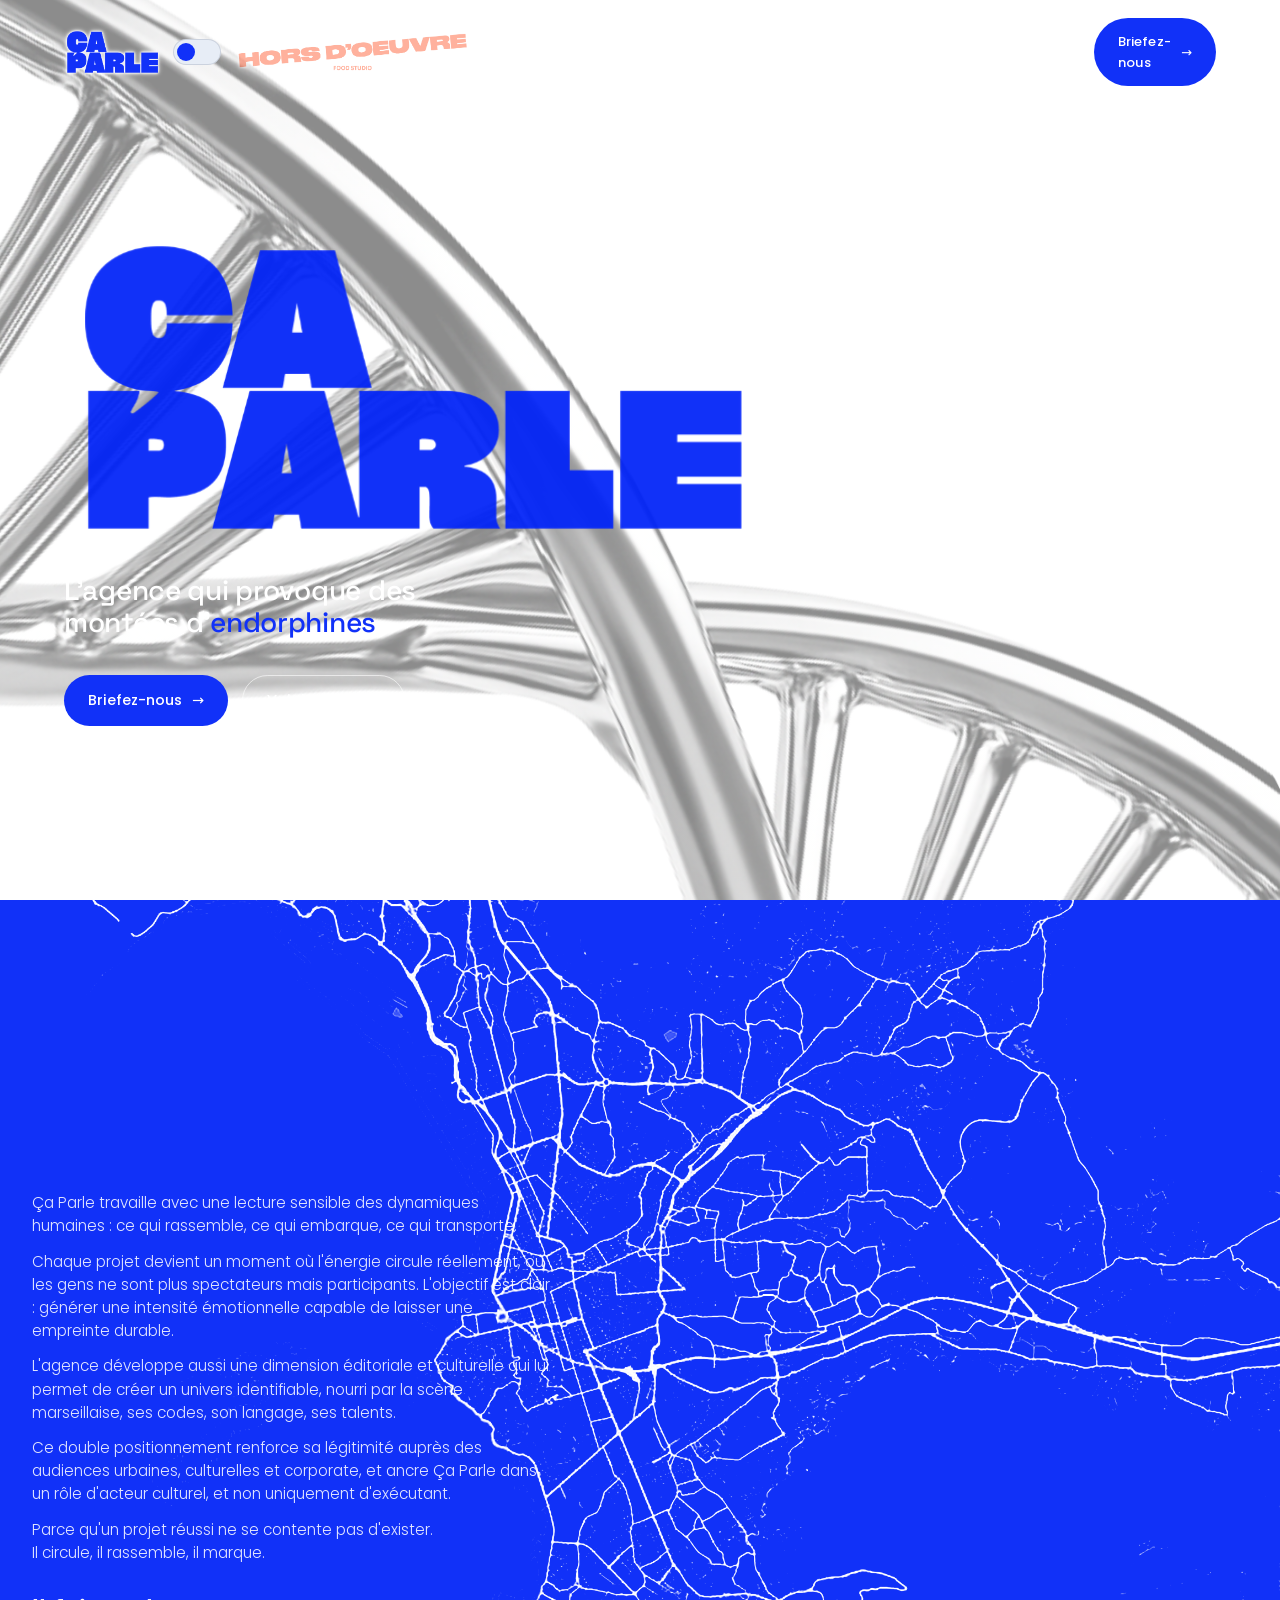
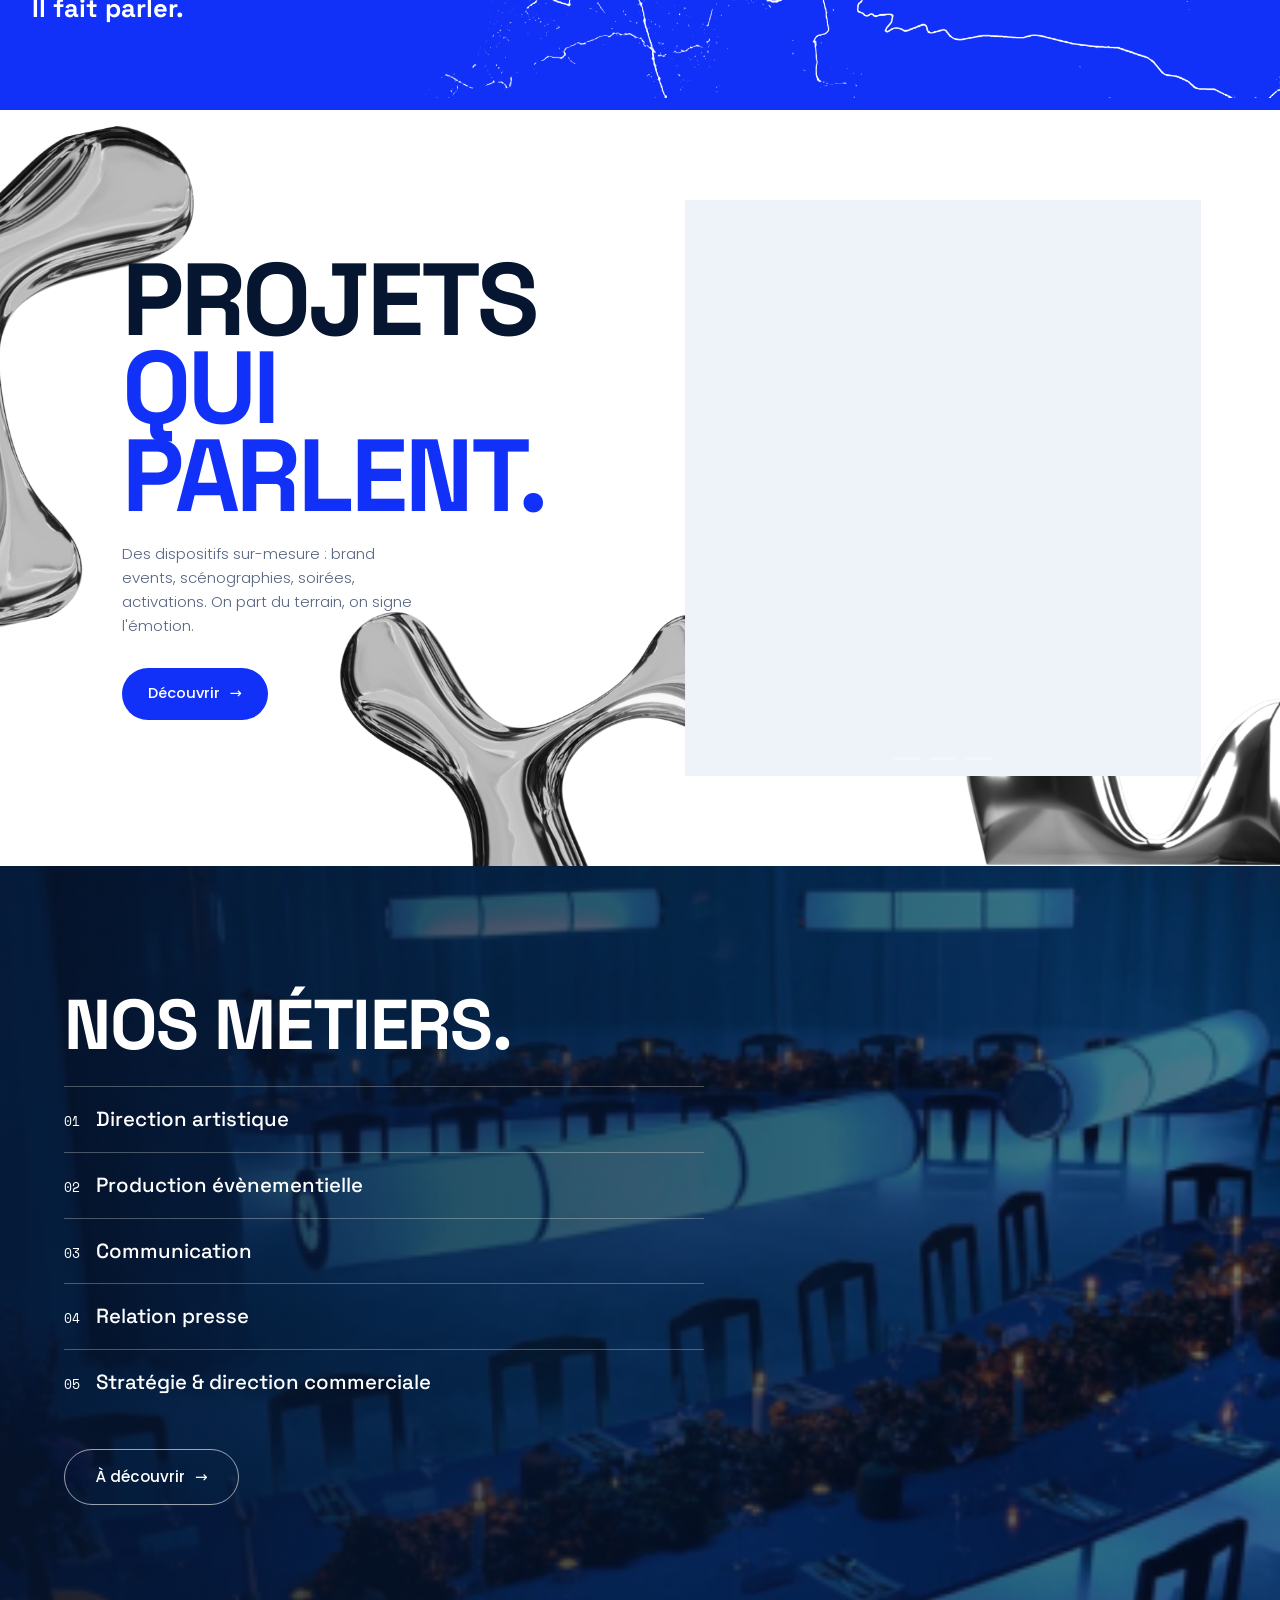
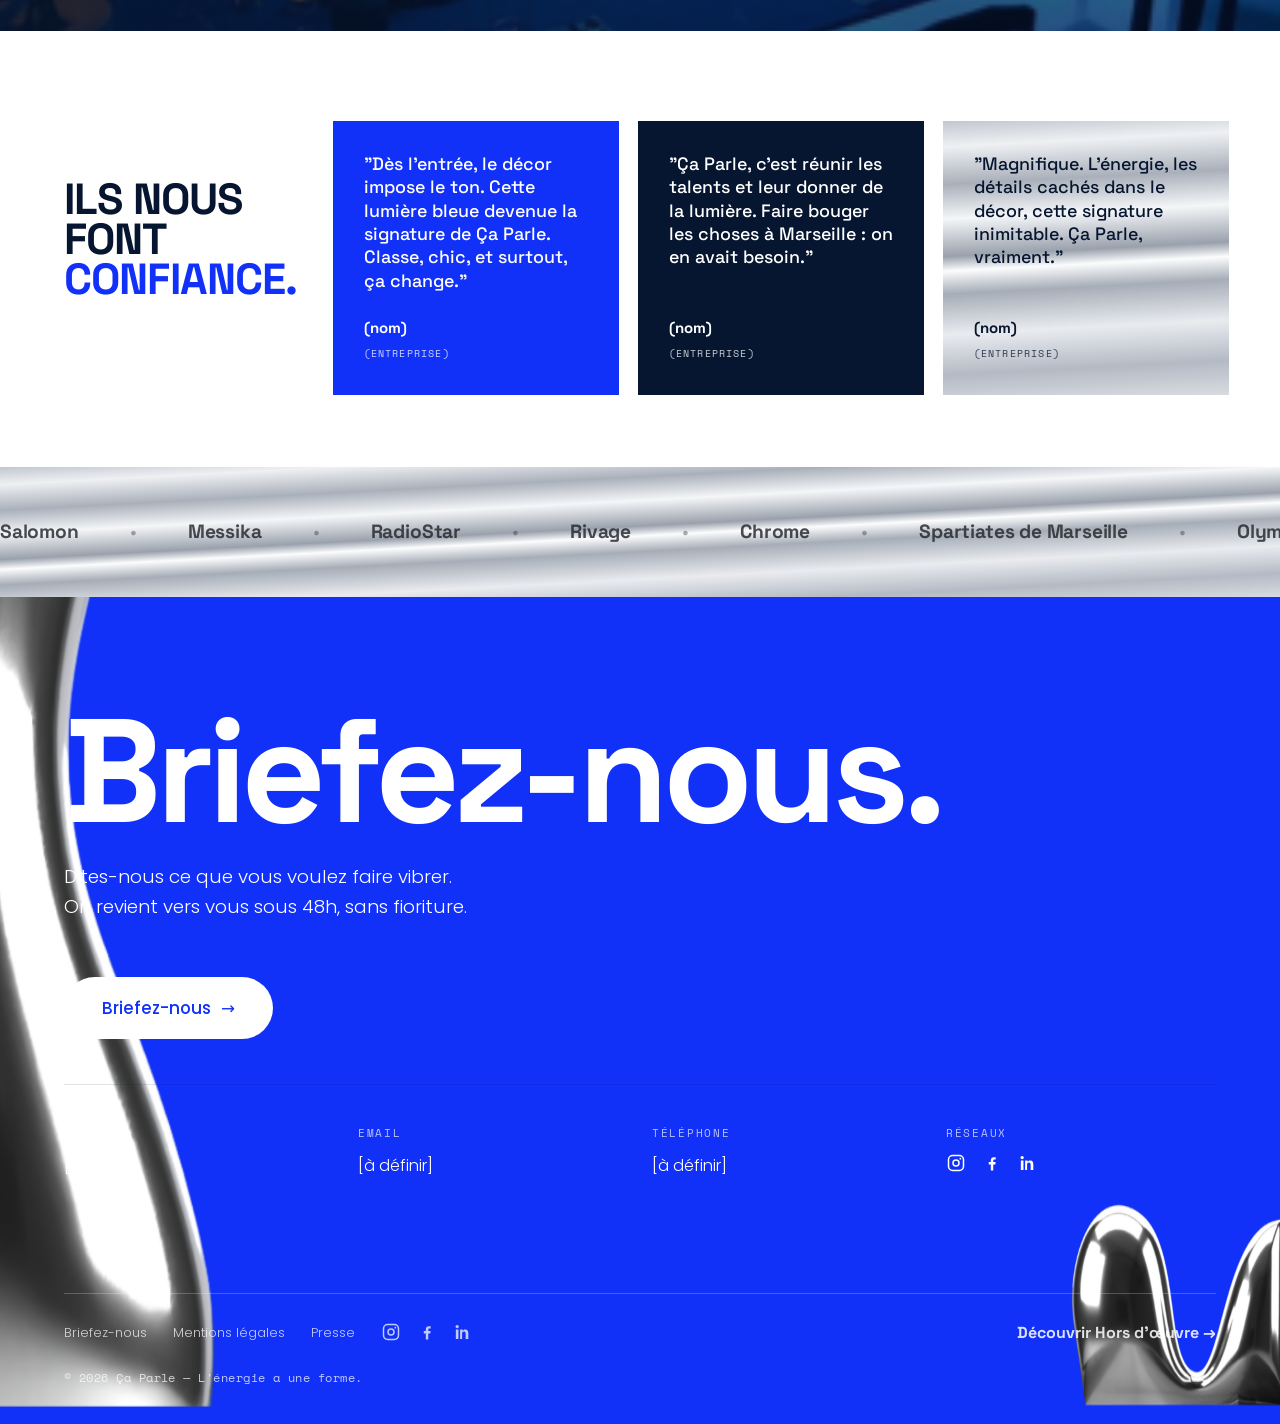
==== commit 743f29de: "Fenetre Services HDO: collage des 4 photos par service (disposition plaquette), animations culinaire" ====
--- a/index.html
+++ b/index.html
@@ -109,6 +109,15 @@
     </ul>
     <a href="#services" class="dk-btn-ghost">À découvrir <span>&rarr;</span></a>
   </div>
+  <div class="dk-mright">
+    <h3 class="dk-mright-title">Cocktail dînatoire<br>Brand event<br>Art de la table<br>Congrès<br>Dîner assis</h3>
+    <p class="dk-mright-lead"><b>Chaque projet débute par une intention claire.</b> Nous traduisons l'ADN d'une marque en expérience sensorielle. La cuisine devient un médium, au même titre que la lumière, l'espace ou le rythme.</p>
+    <div class="dk-mright-pillars">
+      <div><h4>Direction artistique</h4><p>Un événement se pense comme une composition. Volumes, matières, couleurs, gestes, temporalité : tout s'articule dans une esthétique maîtrisée.</p></div>
+      <div><h4>Avant-gardiste par essence</h4><p>Nous explorons, testons, anticipons. Formats inattendus, scénographies audacieuses, collaborations transversales : un mouvement contemporain, exigeant et pointu.</p></div>
+      <div><h4>Exécution impeccable</h4><p>La créativité prend sens dans la précision. Maîtrise technique, sélection rigoureuse des produits, équipe experte : une expérience fluide et irréprochable.</p></div>
+    </div>
+  </div>
 </div></section>
 
 <section class="dk-refs nav-light">
@@ -124,9 +133,9 @@
   </div>
   </div>
 <div class="clients">
-  <div class="logos"><div class="track" data-dup>
+  <div class="logos"><div class="track clients-cp" data-dup>
     <span class="logo">Salomon</span><span class="logo">Messika</span><span class="logo">RadioStar</span><span class="logo">Rivage</span><span class="logo">Chrome</span><span class="logo">Spartiates de Marseille</span><span class="logo">Olympique de Marseille</span><span class="logo"><img src="assets/client-zoetis.png" alt="Zoetis"></span><span class="logo"><img src="assets/client-amazon.png" alt="Amazon"></span><span class="logo"><img src="assets/client-alten.png" alt="Alten"></span><span class="logo"><img src="assets/client-hopscotch.png" alt="Hopscotch"></span><span class="logo"><img src="assets/client-hills.png" alt="Hill's"></span><span class="logo"><img src="assets/client-plusbellelavie.png" alt="Plus belle la vie"></span><span class="logo"><img src="assets/client-bouygues.png" alt="Bouygues Entreprises"></span><span class="logo"><img src="assets/client-paris2024.png" alt="Paris 2024"></span><span class="logo"><img src="assets/client-ohyes.png" alt="Oh Yes!"></span><span class="logo"><img src="assets/client-loreal.png" alt="L'Oréal Paris"></span><span class="logo"><img src="assets/client-ltk.png" alt="LTK"></span><span class="logo"><img src="assets/client-lavazza.png" alt="Lavazza"></span>
-  </div></div>
+  </div><div class="track clients-hdo" data-dup><span class="logo"><img src="assets/clienthdo-lavazza.png" alt="Lavazza"></span><span class="logo"><img src="assets/clienthdo-sncf.png" alt="SNCF"></span><span class="logo"><img src="assets/clienthdo-nuitimmo.png" alt="Nuit de l'Immo"></span><span class="logo"><img src="assets/clienthdo-eventeam.png" alt="Eventeam"></span><span class="logo"><img src="assets/clienthdo-chanel.png" alt="Chanel"></span><span class="logo"><img src="assets/clienthdo-plusbellelavie.png" alt="Plus belle la vie"></span><span class="logo"><img src="assets/clienthdo-ohyes.png" alt="Oh Yes!"></span><span class="logo"><img src="assets/clienthdo-loreal.png" alt="L'Oréal Paris"></span><span class="logo"><img src="assets/clienthdo-hopscotch.png" alt="Hopscotch"></span><span class="logo"><img src="assets/clienthdo-paris2024.png" alt="Paris 2024"></span><span class="logo"><img src="assets/clienthdo-bouygues.png" alt="Bouygues Entreprises"></span><span class="logo"><img src="assets/clienthdo-ltk.png" alt="LTK"></span><span class="logo"><img src="assets/clienthdo-hills.png" alt="Hill's"></span></div></div>
 </div>
 </section>
 </div>
@@ -430,11 +439,17 @@
     <!-- Hors d'Œuvre : contenu à venir -->
     <div class="svc-hdo">
       <div class="wrap">
-        <div class="sec-head">
-          <h2 class="blue">Nos services.</h2>
-          <p>Le détail de nos prestations food studio arrive très bientôt.</p>
-        </div>
-        <p class="svc-todo">Contenu à venir.</p>
+        <div class="sec-head"><h2 class="blue">Nos services.</h2></div>
+        <div class="hdo-words">
+          <div class="hdo-word"><h3>Hors</h3><p>Parce qu'on ne rentre pas dans les cases. Ni traiteur classique, ni restaurant éphémère, ni agence événementielle. Quelque chose d'autre, quelque chose de plus difficile à nommer, et c'est exactement là qu'on veut être. Hors champ. Hors cadre. Hors des sentiers où tout le monde se croise et se ressemble.</p></div>
+          <div class="hdo-word"><h3>D'œuvre</h3><p>Parce qu'on traite la table comme on traite une pièce. Chaque événement est une composition : volumes, matières, gestes, temporalité. La cuisine n'est pas un service. C'est un médium. Un langage à part entière, au même titre que la lumière, la scénographie ou la direction artistique.</p></div>
+        </div>
+        <div class="dk-mright-pillars svc-pillars">
+          <div><h4>Direction artistique</h4><p>Un événement se pense comme une composition. Volumes, matières, couleurs, gestes, temporalité : tout s'articule dans une esthétique maîtrisée. Chaque détail participe à une vision globale cohérente et impactante.</p></div>
+          <div><h4>Avant-gardiste par essence</h4><p>Nous explorons, testons, anticipons. Formats inattendus, scénographies audacieuses, collaborations transversales : notre travail s'inscrit dans un mouvement contemporain, exigeant et pointu.</p></div>
+          <div><h4>Exécution impeccable</h4><p>La créativité prend sens dans la précision. Maîtrise technique, sélection rigoureuse des produits, équipe experte : l'excellence opérationnelle garantit une expérience fluide et irréprochable.</p></div>
+        </div>
+        <div class="svc-menu"><div class="svc-menurow"><div class="svc-menutxt"><h3>Nos pièces salées froides</h3><div class="svc-menunote">Notre sélection</div><ul class="svc-menulist"><li><b>Oeuf de caille, caviar</b><span>Spécialité du chef</span></li><li><b>Houmous dressé façon tableaux</b><span>Sur plateaux inox, paniers de légumes Hors-d'Œuvre</span></li><li><b>Pain truffé</b><span>Pain noir brioché, à la mascarpone truffée</span></li><li><b>Tartelette crème de figue</b><span>Tête de moine</span></li><li><b>Foccacia</b><span>Olives, fêta</span></li><li><b>Blinis fluffy, crème à la ciboulette</b><span>Oeufs noirs</span></li><li><b>Tartine de saumon et avocat</b><span>Pour une bouchée de fraîcheur</span></li><li><b>Tartelette d'asperges</b><span>Mousseline de nos champs</span></li><li><b>Tuile de tapioca, foie gras</b><span>Crumble de pain d'épices</span></li><li><b>Vitello tonnato</b><span>Câpres et parmesan</span></li></ul></div><div class="svc-menuimg"><img src="assets/menu-froides.jpg" alt=""></div></div><div class="svc-menurow reverse"><div class="svc-menutxt"><h3>Nos pièces salées chaudes</h3><div class="svc-menunote">5 pièces au choix</div><ul class="svc-menulist"><li><b>Mini Arancini au parmesan et basilic</b><span>Croustillants dehors et fondants dedans</span></li><li><b>Croquettes de poulet fermier croustillant</b><span>Sauce béarnaise onctueuse</span></li><li><b>Halloumi grillé, miel et thym</b><span>Cubes dorés, brillants et raffinés</span></li><li><b>Brochette de crevette flambée au pastis</b><span>Zeste de citron et coriandre fraîche</span></li><li><b>Croque monsieur au comté fruité</b></li><li><b>Mini accras poisson</b><span>Cabillaud, citron vert</span></li><li><b>Cromesquis à la truffe et au parmesan</b><span>La bouchée végé</span></li><li><b>Bouchée de bœuf effiloché sur polenta crémeuse</b><span>La bouchée gourmande</span></li></ul></div><div class="svc-menuimg"><img src="assets/menu-chaudes.jpg" alt=""></div></div><div class="svc-menurow"><div class="svc-menutxt"><h3>Nos pièces sucrées</h3><div class="svc-menunote">3 pièces au choix</div><ul class="svc-menulist"><li><b>Tiramisu du chef</b><span>Sur miroir</span></li><li><b>Cheesecake au citron</b><span>Et sa navette marseillaise</span></li><li><b>Macarons en cœur</b><span>À la framboise et la vanille</span></li><li><b>Pavlova aux fruits rouges</b><span>Avec sa meringue à l'italienne</span></li></ul></div><div class="svc-menuimg"><img src="assets/menu-sucrees.jpg" alt=""></div></div><div class="svc-menusep">Nos animations culinaires</div><div class="svc-menurow reverse"><div class="svc-menutxt"><h3>Animations culinaires</h3><div class="svc-menunote">2 au choix · 9 pièces salées et 3 sucrées</div><ul class="svc-menulist"><li><b>L'atelier provençal</b><span>Légumes croquants de nos régions, tapenade, caviar d'aubergine et anchoïade.</span></li><li><b>L'aïoli</b><span>Aïoli du chef, variations de pains et foccacia</span></li><li><b>Le bar à focaccia</b><span>Des focaccias dorées, moelleuses et généreusement garnies, comme un voyage direct en Italie.</span></li><li><b>Le bœuf</b><span>Un bœuf gravlax délicatement mariné, fondant et surprenant, entre finesse et caractère.</span></li><li><b>La Pinsa</b><span>La pinsa romaine, légère et croustillante, sublimée par des garnitures savoureuses.</span></li><li><b>La Bouillabaisse moderne</b><span>Une bouillabaisse authentique et parfumée, symbole du Sud.</span></li><li><b>Le Burger poulet</b><span>Des burgers gourmets, assemblés à la minute, qualité et plaisir régressif.</span></li></ul></div><div class="svc-menuimg"><img src="assets/menu-anim1.jpg" alt=""></div></div><div class="svc-menurow"><div class="svc-menutxt"><h3>Animations culinaires</h3><div class="svc-menunote">Suite</div><ul class="svc-menulist"><li><b>Le Kebab</b><span>Le kebab revisité avec élégance : viandes savoureuses, pains moelleux et sauces maison.</span></li><li><b>Bar à Mozzarella</b><span>La mozzarella dans tous ses états : fraîche, fondante, twistée.</span></li><li><b>Panisses</b><span>Panisses de l'Estaque, sauce rouille</span></li><li><b>Hot Dog</b><span>Hot-dog du chef revisité, saucisse de veau et ses toppings</span></li><li><b>Plancha de la mer</b><span>Crevettes, Saint-Jacques, filet de rouget snackés au pesto de basilic, légumes croquants</span></li><li><b>Pasta</b><span>Pâtes flambées à la truffe dans leur meule de parmesan, roquette et jambon italien</span></li></ul></div><div class="svc-menuimg"><img src="assets/menu-anim2.jpg" alt=""></div></div><div class="svc-menurow reverse"><div class="svc-menutxt"><h3>Animations culinaires</h3><div class="svc-menunote">Suite</div><ul class="svc-menulist"><li><b>Les glaces gourmandes</b><span>Glaces artisanales aux saveurs irrésistibles.</span></li><li><b>Le chou c'est chou</b><span>Des choux gourmands, craquants et fondants, revisités avec créativité.</span></li><li><b>Macaron</b><span>Personnalisés avec le logo ou autre</span></li><li><b>Bar à churros</b><span>Sauce chocolat et praliné</span></li><li><b>Bar à tropéziennes</b></li><li><b>Bar à fruits de saison</b></li><li><b>Bar à granola</b><span>Et ses toppings maison</span></li><li><b>Bar à crêpes</b><span>Ou gaufres, pop-corn, barbe à papa…</span></li></ul></div><div class="svc-menuimg"><img src="assets/menu-anim3.jpg" alt=""></div></div></div>
       </div>
     </div>
 
--- a/assets/styles.css
+++ b/assets/styles.css
@@ -114,7 +114,7 @@
 .mini-switch { display: inline-flex; align-items: center; gap: 12px; font-family: "Space Mono", monospace; font-size: .54rem; letter-spacing: .05em; text-transform: uppercase; color: var(--fg-dim); user-select: none; }
 .mini-switch .ms-name { cursor: pointer; transition: color .25s; white-space: nowrap; }
 .mini-switch .ms-name.on { color: var(--fg); }
-.ms-name .ms-logo { height: 48px; width: auto; display: block; opacity: .42; transition: opacity .25s; }
+.ms-name .ms-logo { height: 48px; width: auto; display: block; opacity: .42; transition: opacity .25s; filter: drop-shadow(0 0 1px rgba(255,255,255,.95)) drop-shadow(0 0 1px rgba(255,255,255,.95)) drop-shadow(0 0 2px rgba(255,255,255,.7)); }
 .ms-name.on .ms-logo { opacity: 1; }
 .ms-track { position: relative; width: 48px; height: 26px; border-radius: 100px; background: var(--bg-grey); border: 1px solid var(--line); flex: none; cursor: pointer; padding: 0; }
 .ms-dot { position: absolute; top: 3px; left: 3px; width: 18px; height: 18px; border-radius: 50%; background: var(--accent); transition: transform .35s var(--ease); }
@@ -151,7 +151,9 @@
 .btn:hover .arrow { transform: translateX(4px); }
 
 .burger { display: none; flex-direction: column; gap: 5px; width: 30px; padding: 6px 0; }
-.burger span { height: 1.5px; background: var(--fg); transition: transform .3s, opacity .3s; }
+.burger span { height: 1.5px; background: var(--fg); transition: transform .3s, opacity .3s, background .3s; }
+/* burger blanc tant que la nav n'est pas au-dessus d'une section claire */
+.nav:not(.on-light) .burger span { background: #fff; }
 
 /* ============================================================
    HERO
@@ -245,7 +247,7 @@
 .svc-bub b { display: block; font-family: var(--font-display); font-weight: 700; font-size: 1.14rem; line-height: 1.25; color: var(--c-ink); margin-bottom: 9px; }
 .svc-bub::after { content: ""; position: absolute; left: 50%; top: 100%; transform: translateX(-50%); border: 8px solid transparent; border-top-color: #fff; border-bottom: 0; }
 .svc-imgtxt li:hover .svc-bub { opacity: 1; visibility: visible; transform: translate(-50%, 0); }
-@media (max-width: 680px) { .svc-imgrow { grid-template-columns: 1fr; } .svc-imgtxt ul { grid-template-columns: 1fr; } .svc-bub { display: none; } }
+@media (max-width: 680px) { .svc-imgrow, .svc-imgrow.reverse { grid-template-columns: 1fr; } .svc-imgrow.reverse .svc-imgwrap { order: 1; } .svc-imgrow.reverse .svc-imgtxt { order: 2; } .svc-imgtxt ul { grid-template-columns: 1fr; } }
 
 .proj-grid { display: grid; grid-template-columns: repeat(12, 1fr); gap: clamp(14px, 1.6vw, 26px); }
 .proj { position: relative; border-radius: var(--brand-radius); overflow: hidden; background: var(--bg-soft); }
@@ -537,8 +539,8 @@
 }
 /* Hors d'Œuvre : logo centré dans la zone haute, tagline + CTA collés en bas (près de la bande orange) */
 :root[data-brand="hors-doeuvre"] .hero { padding-bottom: clamp(24px, 5vh, 60px); }
-:root[data-brand="hors-doeuvre"] .hero-inner { flex: 1; display: flex; flex-direction: column; }
-:root[data-brand="hors-doeuvre"] .hero-logo { margin-top: auto; }
+:root[data-brand="hors-doeuvre"] .hero-inner { flex: 1; display: flex; flex-direction: column; justify-content: center; align-items: center; }
+:root[data-brand="hors-doeuvre"] .hero-logo { margin: 0; }
 :root[data-brand="hors-doeuvre"] .hero-tagline { margin-top: auto; }
 
 /* ============================================================
@@ -731,7 +733,10 @@
 .logos .logo { color: #23262c; opacity: .82; }
 .logos .logo:hover { color: #0a0c0f; opacity: 1; }
 .logos .logo::after { content: "•"; display: inline-block; margin-inline: clamp(22px, 4vw, 52px); color: #23262c; opacity: .45; font-weight: 400; }
-/* Bande clients (chromée) : affichée pour les deux marques (clients du groupe) */
+/* Bande clients (chromée) : logos différents selon la marque */
+.clients-hdo { display: none; }
+:root[data-brand="hors-doeuvre"] .clients-cp { display: none; }
+:root[data-brand="hors-doeuvre"] .clients-hdo { display: inline-flex; }
 
 /* ============================================================
    Logo Ça Parle : dans l'espace vide du manifeste + à la place du grand titre footer
@@ -887,8 +892,8 @@
   .dk-mlist li{ cursor: pointer; }
   .dk-mlist li:hover .dk-mbubble{ opacity: 0; visibility: hidden; pointer-events: none; }
   .dk-mlist:hover li:not(:hover){ opacity: 1; }
-  .dk-mbubble{ left: 50%; right: auto; top: auto; bottom: calc(100% + 14px); transform: translate(-50%, 6px); width: min(360px, 86vw); max-width: none; }
-  .dk-mbubble::before{ left: 50%; right: auto; top: 100%; transform: translateX(-50%); border: 9px solid transparent; border-top-color: #fff; border-bottom: 0; border-right-color: transparent; }
+  .dk-mbubble{ left: 50%; right: auto; bottom: auto; top: calc(100% + 14px); transform: translate(-50%, 6px); width: min(360px, 86vw); max-width: none; }
+  .dk-mbubble::before{ left: 50%; right: auto; bottom: 100%; top: auto; transform: translateX(-50%); border: 9px solid transparent; border-bottom-color: #fff; border-top: 0; border-right-color: transparent; }
   .dk-mlist li.open .dk-mbubble{ opacity: 1; visibility: visible; pointer-events: auto; transform: translate(-50%, 0); }
 }
 .dk-refs{padding:clamp(70px,10vh,150px) 0 0;position:relative;overflow:hidden}
@@ -991,7 +996,6 @@
 :root #contact .btn{background:#fff;color:var(--c-primary)}
 :root #contact .btn .arrow{color:var(--c-primary)}
 :root #contact .coords .social{color:#fff}
-:root #contact .coords .social svg{fill:#fff}
 :root #contact .coords{margin-top:clamp(34px,5vh,60px)}
 :root .footer{padding-top:clamp(26px,3.5vh,46px)}
 
@@ -1040,7 +1044,113 @@
 @media (max-width: 768px){
   .svc-imgtxt ul{ grid-template-columns: 1fr; }
   .svc-imgtxt li{ cursor: pointer; }
-  .svc-bub{ display: none; position: static; left: auto; bottom: auto; transform: none; width: 100%; max-width: none; margin-top: 10px; opacity: 1; visibility: visible; pointer-events: auto; box-shadow: 0 14px 40px -18px rgba(0,0,0,.4); }
-  .svc-bub::after{ display: none; }
-  .svc-imgtxt li.open .svc-bub{ display: block; }
-}
+  .svc-bub{ position: absolute; left: 50%; top: calc(100% + 12px); bottom: auto; transform: translate(-50%, 6px); width: min(320px, 82vw); max-width: none; margin: 0; opacity: 0; visibility: hidden; pointer-events: none; box-shadow: 0 18px 45px -16px rgba(0,0,0,.5); }
+  .svc-bub::after{ display: block; left: 50%; right: auto; top: auto; bottom: 100%; transform: translateX(-50%); border: 8px solid transparent; border-bottom-color: #fff; border-top: 0; }
+  .svc-imgtxt li.open .svc-bub{ opacity: 1; visibility: visible; pointer-events: auto; transform: translate(-50%, 0); }
+}
+
+/* =========================================================
+   FENÊTRE SERVICES — Hors d'Œuvre (pages 15 + 18 de la plaquette)
+   ========================================================= */
+.svc-hdo .hdo-words { display: grid; grid-template-columns: 1fr 1fr; gap: clamp(30px,5vw,80px); margin-bottom: clamp(50px,8vh,110px); }
+.svc-hdo .hdo-word h3 { font-family: var(--font-display); font-weight: 700; font-size: clamp(1.7rem,3.6vw,3.2rem); color: var(--c-primary); letter-spacing: -.02em; line-height: .95; margin-bottom: clamp(14px,1.6vw,22px); }
+.svc-hdo .hdo-word p { font-size: clamp(1rem,1.25vw,1.22rem); line-height: 1.6; color: var(--fg-dim); }
+.svc-hdo .hdo-evt-title { font-family: var(--font-display); font-weight: 700; text-transform: uppercase; font-size: clamp(2rem,5vw,4.6rem); line-height: 1; letter-spacing: -.02em; margin-bottom: clamp(24px,3vw,36px); }
+.svc-hdo .hdo-lead { font-size: clamp(1.05rem,1.5vw,1.42rem); line-height: 1.55; max-width: 64ch; margin-bottom: clamp(40px,6vh,70px); }
+.svc-hdo .hdo-lead b { color: var(--c-primary); }
+.svc-hdo .hdo-pillars { display: grid; grid-template-columns: repeat(3,1fr); gap: clamp(26px,3vw,56px); }
+.svc-hdo .hdo-pillar h4 { font-family: var(--font-display); font-weight: 700; font-size: clamp(1.15rem,1.7vw,1.6rem); margin-bottom: 12px; }
+.svc-hdo .hdo-pillar p { font-size: .96rem; line-height: 1.55; color: var(--fg-dim); }
+@media (max-width: 820px) { .svc-hdo .hdo-words { grid-template-columns: 1fr; gap: 36px; } .svc-hdo .hdo-pillars { grid-template-columns: 1fr; } }
+
+/* =========================================================
+   LE BRIEF (dk-metiers) — Hors d'Œuvre : page 18 face aux métiers
+   ========================================================= */
+.dk-mright { display: none; }
+:root[data-brand="hors-doeuvre"] .dk-mright { display: block; }
+:root[data-brand="hors-doeuvre"] .dk-metiers > .wrap { display: grid; grid-template-columns: minmax(260px, .82fr) 1.18fr; gap: clamp(34px,5vw,80px); align-items: start; }
+:root[data-brand="hors-doeuvre"] .dk-metiers .dk-mcontent { max-width: none; }
+.dk-mright-title { font-family: var(--font-display); font-weight: 700; text-transform: uppercase; font-size: clamp(1.5rem,2.6vw,2.7rem); line-height: 1.02; letter-spacing: -.02em; color: #fff; margin-bottom: clamp(18px,2vw,28px); }
+.dk-mright-lead { font-size: clamp(1rem,1.2vw,1.18rem); line-height: 1.55; color: rgba(255,255,255,.92); margin-bottom: clamp(24px,3vh,40px); }
+.dk-mright-lead b { color: #fff; }
+.dk-mright-pillars { display: grid; grid-template-columns: repeat(3,1fr); gap: clamp(18px,1.8vw,34px); }
+.dk-mright-pillars > div { position: relative; }
+.dk-mright-pillars h4 { font-family: var(--font-display); font-weight: 700; text-transform: uppercase; letter-spacing: .01em; font-size: clamp(1rem,1.3vw,1.28rem); color: #fff; margin: 0; cursor: default; display: inline-block; transform-origin: left center; transition: color .22s var(--ease), transform .22s var(--ease); }
+.dk-mright-pillars > div:hover h4 { color: var(--c-primary); transform: scale(1.09); }
+/* le texte s'ouvre dans une bulle EN DESSOUS du mot, au survol (ou au tap) */
+.dk-mright-pillars p { position: absolute; top: calc(100% + 14px); left: 0; width: clamp(260px,21vw,360px); max-width: 84vw; background: #fff; color: var(--c-ink); font-family: var(--font-body); font-size: 1.04rem; font-weight: 500; line-height: 1.55; padding: 22px 26px; border-radius: 18px; box-shadow: 0 26px 60px -18px rgba(0,0,0,.5), 0 4px 14px -6px rgba(0,0,0,.18); opacity: 0; visibility: hidden; pointer-events: none; transform: translateY(-8px); transition: opacity .24s var(--ease), transform .24s var(--ease); z-index: 8; }
+.dk-mright-pillars p::before { content: ""; position: absolute; bottom: 100%; left: 26px; border: 9px solid transparent; border-bottom-color: #fff; border-top: 0; }
+.dk-mright-pillars > div:hover p { opacity: 1; visibility: visible; pointer-events: auto; transform: translateY(0); }
+/* la 3e colonne : bulle alignée à droite pour ne pas déborder */
+.dk-mright-pillars > div:last-child p { left: auto; right: 0; }
+.dk-mright-pillars > div:last-child p::before { left: auto; right: 24px; }
+@media (max-width: 900px) {
+  :root[data-brand="hors-doeuvre"] .dk-metiers > .wrap { grid-template-columns: 1fr; }
+  .dk-mright-pillars { grid-template-columns: 1fr; }
+  /* mobile (tactile) : ouverture au tap */
+  .dk-mright-pillars > div.open h4 { color: var(--c-primary); }
+  .dk-mright-pillars > div.open p { opacity: 1; visibility: visible; pointer-events: auto; transform: translateY(0); }
+}
+
+/* Fenêtre Services HDO : les 3 piliers (mêmes bulles) sur fond clair → titres foncés */
+.svc-hdo .svc-pillars { margin-top: clamp(40px,6vh,80px); }
+.svc-hdo .svc-pillars h4 { color: var(--fg); }
+
+/* HDO « Le Brief » : les métiers sont des liens cliquables (vers la fenêtre Services), orange au survol, sans bulle */
+.dk-mlist li > a { display: flex; gap: 16px; align-items: baseline; width: 100%; color: inherit; text-decoration: none; cursor: pointer; transition: color .2s; }
+.dk-mlist li > a:hover { color: var(--c-primary); }
+
+/* Fenêtre Services : pilier du milieu centré, dernier aligné à droite (équilibre) */
+.svc-hdo .svc-pillars > div:nth-child(2) { text-align: center; }
+.svc-hdo .svc-pillars > div:nth-child(2) h4 { transform-origin: center; }
+.svc-hdo .svc-pillars > div:nth-child(2) p { left: 50%; right: auto; transform: translate(-50%,-8px); }
+.svc-hdo .svc-pillars > div:nth-child(2) p::before { left: 50%; right: auto; transform: translateX(-50%); }
+.svc-hdo .svc-pillars > div:nth-child(2):hover p { transform: translate(-50%,0); }
+.svc-hdo .svc-pillars > div:nth-child(3) { text-align: right; }
+.svc-hdo .svc-pillars > div:nth-child(3) h4 { transform-origin: right center; }
+
+/* =========================================================
+   FENÊTRE SERVICES HDO — menu (pages 22-27), rangées texte/image alternées
+   ========================================================= */
+.svc-menu { margin-top: clamp(50px,8vh,100px); display: flex; flex-direction: column; gap: clamp(50px,9vh,110px); }
+.svc-menurow { display: grid; grid-template-columns: 1fr 1fr; gap: clamp(30px,4vw,72px); align-items: start; }
+.svc-menurow.reverse { grid-template-columns: 1fr 1fr; }
+.svc-menusep { font-family: var(--font-display); font-weight: 700; text-transform: uppercase; font-size: clamp(1.4rem,2.6vw,2.4rem); color: var(--c-primary); letter-spacing: -.02em; padding-top: clamp(34px,5vh,64px); border-top: 2px solid var(--line); }
+.svc-menurow .svc-menutxt { order: 1; }
+.svc-menurow .svc-menuimg { order: 2; }
+.svc-menurow.reverse .svc-menuimg { order: 1; }
+.svc-menurow.reverse .svc-menutxt { order: 2; }
+.svc-menuimg img { width: 100%; height: auto; border-radius: 16px; display: block; }
+.svc-menutxt h3 { font-family: var(--font-display); font-weight: 700; font-size: clamp(1.5rem,2.8vw,2.6rem); color: var(--c-primary); letter-spacing: -.02em; line-height: 1; margin-bottom: 6px; }
+.svc-menunote { font-family: "Space Mono",monospace; font-size: .68rem; letter-spacing: .14em; text-transform: uppercase; color: var(--fg-dim); margin-bottom: 22px; }
+.svc-menulist { list-style: none; }
+.svc-menulist.cols2 { columns: 2; column-gap: clamp(24px,3vw,50px); }
+.svc-menulist li { padding: 11px 0; border-top: 1px solid var(--line); break-inside: avoid; }
+.svc-menulist li b { display: block; font-family: var(--font-display); font-weight: 600; font-size: clamp(.98rem,1.15vw,1.12rem); color: var(--fg); }
+.svc-menulist li span { font-size: .86rem; line-height: 1.4; color: var(--fg-dim); }
+@media (max-width: 820px) {
+  .svc-menurow, .svc-menurow.reverse { grid-template-columns: 1fr; }
+  .svc-menurow .svc-menuimg, .svc-menurow.reverse .svc-menuimg { order: 1; }
+  .svc-menurow .svc-menutxt, .svc-menurow.reverse .svc-menutxt { order: 2; }
+  .svc-menulist.cols2 { columns: 1; }
+}
+
+/* Mobile Hors d'Œuvre : logos de la bande chromée plus rapides */
+@media (max-width: 600px) {
+  .clients-hdo { animation-duration: 16s; }
+}
+
+/* Mobile Hors d'Œuvre — fenêtre Services : les 3 piliers alignés à gauche (comme Direction), empilés, en orange */
+@media (max-width: 768px) {
+  .svc-hdo .svc-pillars > div:nth-child(2),
+  .svc-hdo .svc-pillars > div:nth-child(3) { text-align: left; }
+  .svc-hdo .svc-pillars > div h4 { color: var(--c-primary); transform-origin: left center; }
+  .svc-hdo .svc-pillars > div:nth-child(2) p,
+  .svc-hdo .svc-pillars > div:nth-child(3) p { left: 0; right: auto; transform: translateY(-8px); }
+  .svc-hdo .svc-pillars > div:nth-child(2) p::before,
+  .svc-hdo .svc-pillars > div:nth-child(3) p::before { left: 24px; right: auto; transform: none; }
+  .svc-hdo .svc-pillars > div:nth-child(2):hover p,
+  .svc-hdo .svc-pillars > div:nth-child(3):hover p,
+  .svc-hdo .svc-pillars > div:nth-child(2).open p,
+  .svc-hdo .svc-pillars > div:nth-child(3).open p { transform: translateY(0); }
+}
